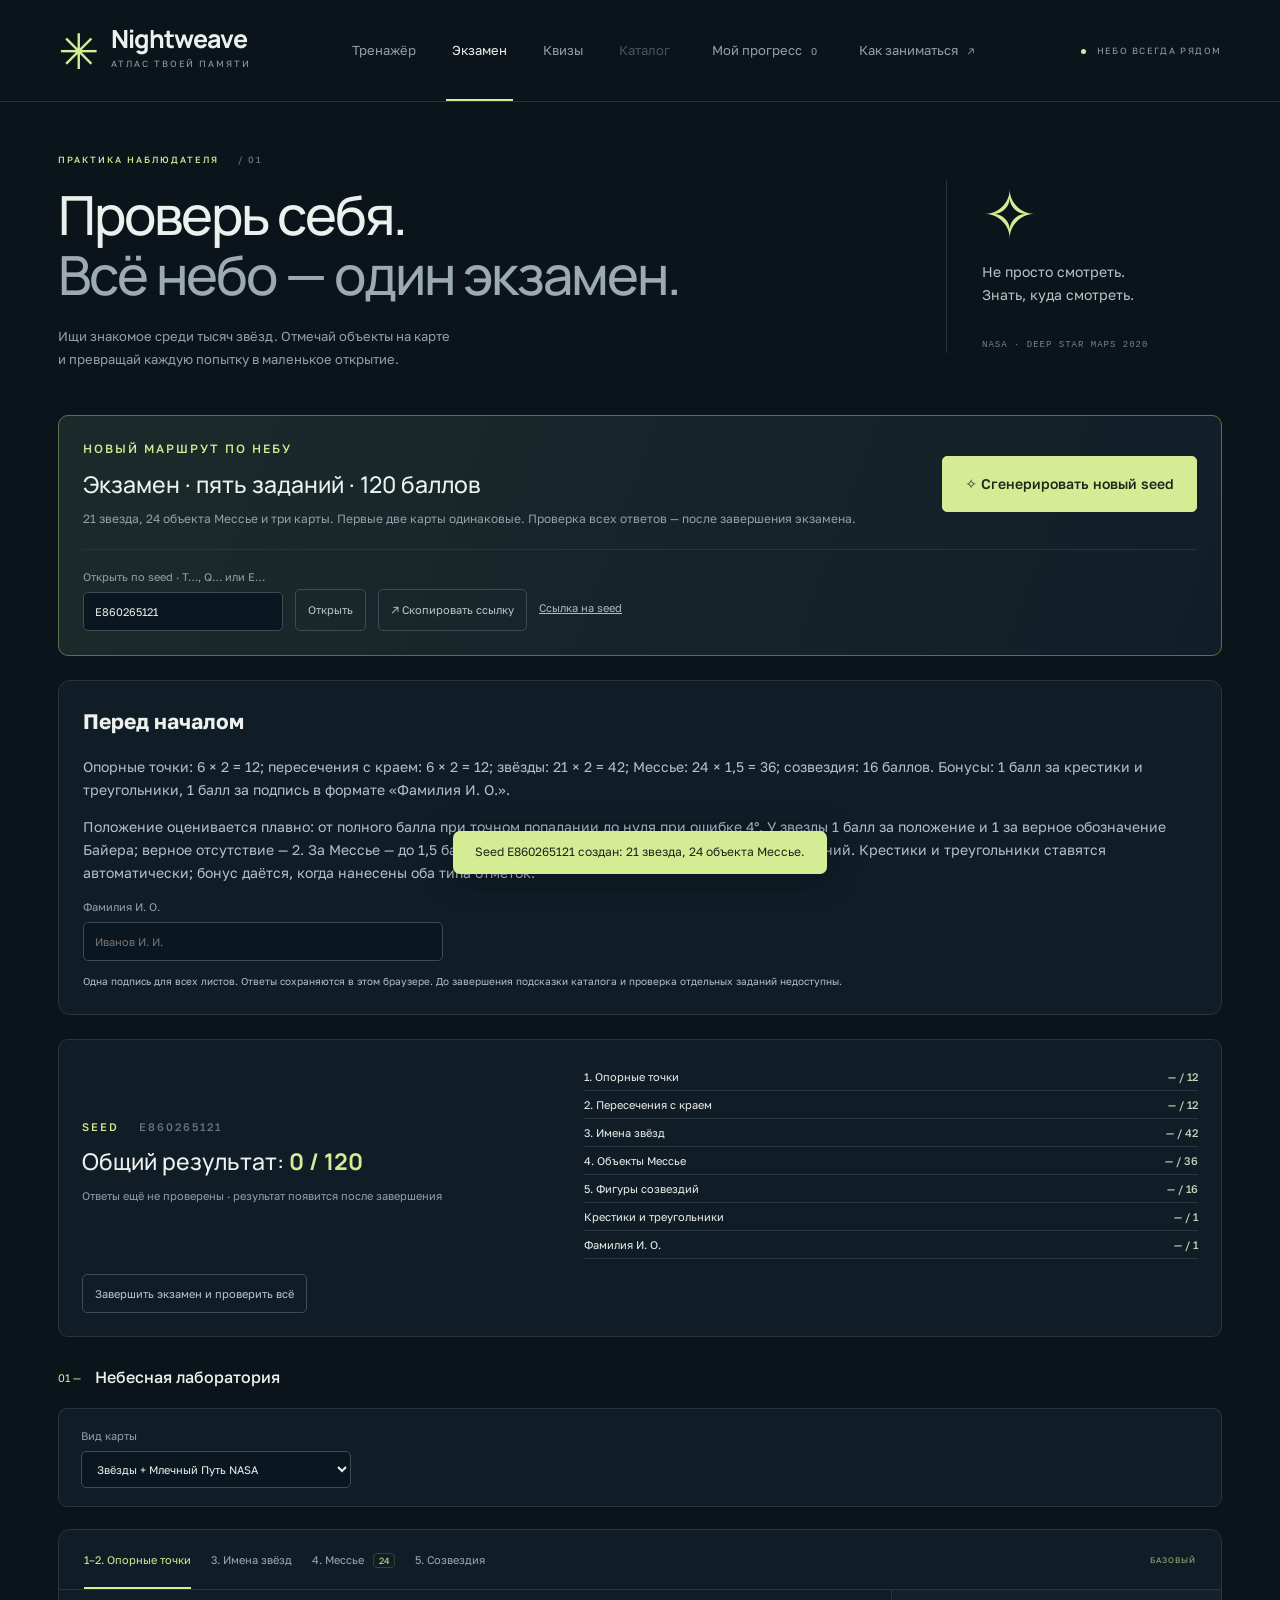
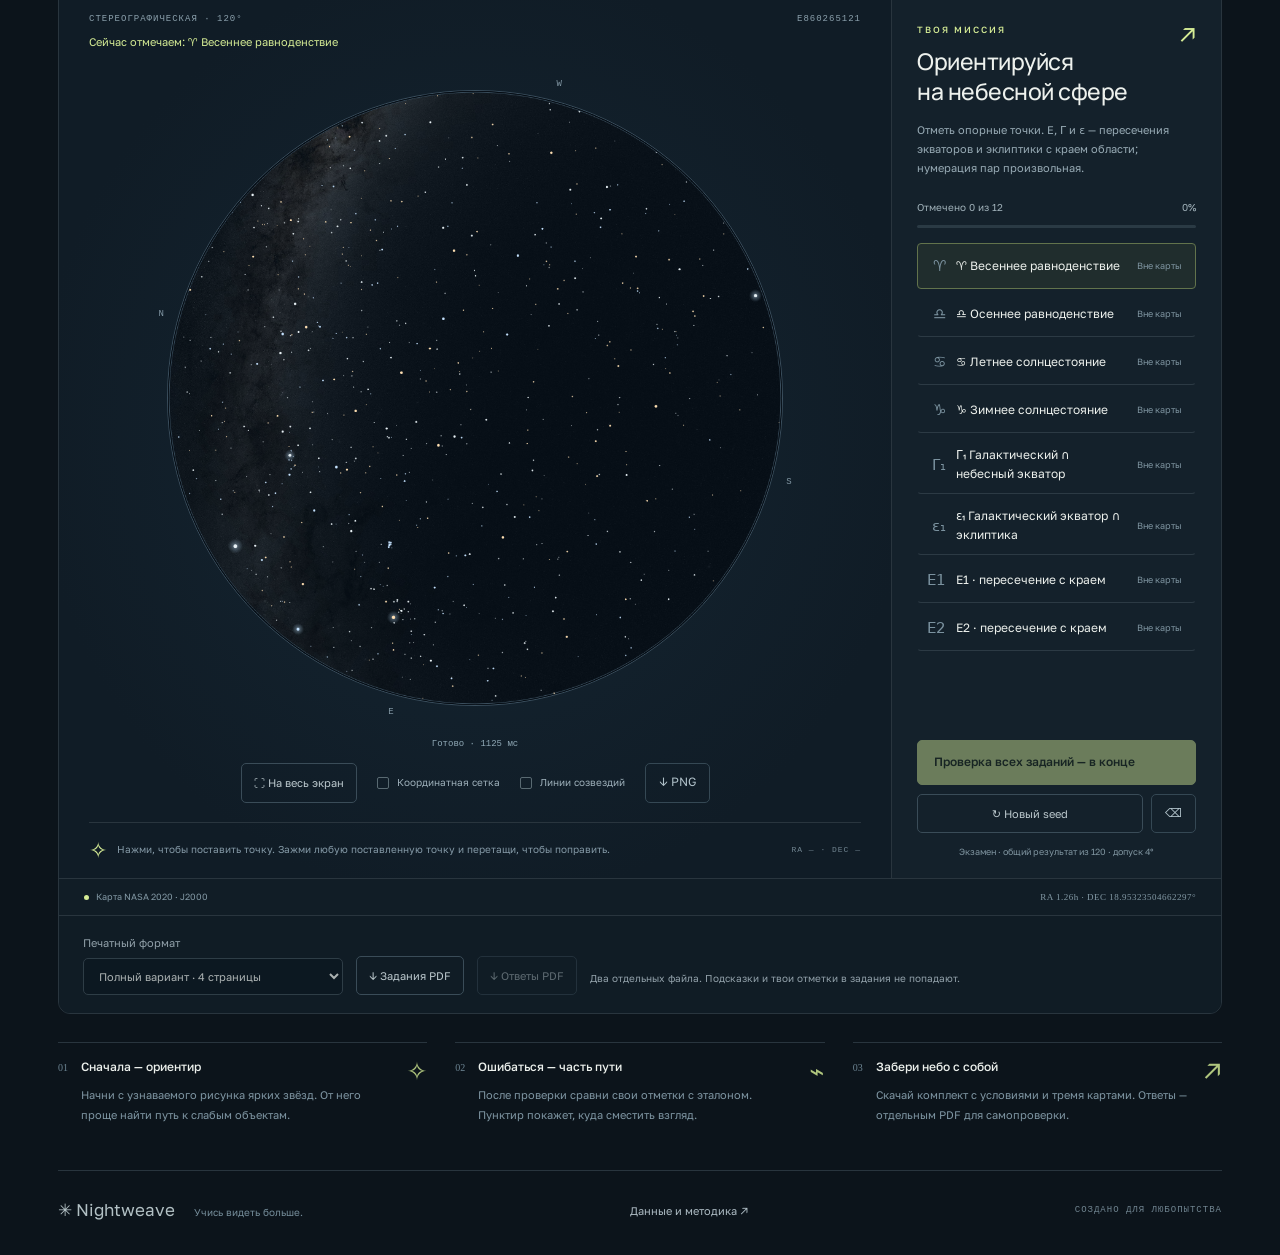
==== exam.html @ ef0dd074 "Add files via upload" ====
<!doctype html>
<html lang="ru">
  <head>
    <meta charset="utf-8" />
    <meta name="viewport" content="width=device-width,initial-scale=1" />
    <meta name="theme-color" content="#0c141b" />
    <meta
      name="description"
      content="Интерактивный тренажёр звёздного неба. Объекты Мессье, звёзды, созвездия и печатные задания на карте NASA 2020."
    />
    <title>Nightweave — экзамен</title>
    <link rel="stylesheet" href="styles.css?v=9" />
    <script type="module" src="app.js?v=9"></script>
  </head>
  <body data-session-kind="E">
    <header class="header">
      <a href="./" class="brand" aria-label="Nightweave, главная"
        ><span class="brand-mark">✳</span
        ><span>Nightweave<small>АТЛАС ТВОЕЙ ПАМЯТИ</small></span></a
      >
      <nav aria-label="Навигация">
        <a class="nav" href="./">Тренажёр</a
        ><button class="nav active" id="practice-nav">Экзамен</button
        ><a class="nav" href="quiz.html">Квизы</a
        ><button class="nav" id="catalog-nav">Каталог</button
        ><button class="nav" id="history-nav">
          Мой прогресс <span id="history-count">0</span></button
        ><button class="nav" id="help-nav">
          Как заниматься <span>↗</span>
        </button>
      </nav>
      <span class="header-note"><i></i> НЕБО ВСЕГДА РЯДОМ</span>
    </header>
    <main>
      <section class="intro">
        <div>
          <p class="eyebrow">ПРАКТИКА НАБЛЮДАТЕЛЯ <span> / 01</span></p>
          <h1>Проверь себя.<br /><em>Всё небо — один экзамен.</em></h1>
          <p class="intro-copy">
            Ищи знакомое среди тысяч звёзд. Отмечай объекты на карте<br
              class="desktop"
            />
            и превращай каждую попытку в маленькое открытие.
          </p>
        </div>
        <div class="intro-aside">
          <span class="orbit-symbol">✧</span>
          <p>Не просто смотреть.<br />Знать, куда смотреть.</p>
          <span class="mono">NASA · DEEP STAR MAPS 2020</span>
        </div>
      </section>
      <section class="variant-bar" aria-label="Генератор заданий">
        <div>
          <p class="eyebrow">НОВЫЙ МАРШРУТ ПО НЕБУ</p>
          <h2>Экзамен · пять заданий · 120 баллов</h2>
          <p>
            21 звезда, 24 объекта Мессье и три карты. Первые две карты одинаковые. Проверка всех ответов — после завершения экзамена.
          </p>
        </div>
        <button id="generate-variant" class="primary generate-primary">
          ✧ Сгенерировать новый seed
        </button>
        <div class="seed-controls">
          <label
            >Открыть по seed · T…, Q… или E…<input
              id="variant-seed"
              inputmode="text"
              maxlength="14"
              pattern="[TtQqEe]?[0-9]{1,12}"
              value="T684920157" /></label
          ><button id="load-variant" class="secondary">Открыть</button
          ><button id="copy-variant" class="secondary">
            ↗ Скопировать ссылку</button
          ><a id="variant-link" class="subtle" href="?seed=T684920157"
            >Ссылка на seed</a
          >
        </div>
      </section>
      <section class="exam-instructions" aria-labelledby="exam-heading">
        <h2 id="exam-heading">Перед началом</h2>
        <p>Опорные точки: 6 × 2 = 12; пересечения с краем: 6 × 2 = 12; звёзды: 21 × 2 = 42; Мессье: 24 × 1,5 = 36; созвездия: 16 баллов. Бонусы: 1 балл за крестики и треугольники, 1 балл за подпись в формате «Фамилия И. О.».</p>
        <p>Положение оценивается плавно: от полного балла при точном попадании до нуля при ошибке 4°. У звезды 1 балл за положение и 1 за верное обозначение Байера; верное отсутствие — 2. За Мессье — до 1,5 балла. Рисунок оценивается по полноте и точности линий. Крестики и треугольники ставятся автоматически; бонус даётся, когда нанесены оба типа отметок.</p>
        <label class="tool-label">Фамилия И. О.<input id="exam-name" autocomplete="name" maxlength="80" placeholder="Иванов И. И." aria-describedby="exam-name-help"></label>
        <p class="fine" id="exam-name-help">Одна подпись для всех листов. Ответы сохраняются в этом браузере. До завершения подсказки каталога и проверка отдельных заданий недоступны.</p>
      </section>
      <section id="variant-summary" class="variant-summary" aria-live="polite">
        <div>
          <p class="eyebrow">SEED <span id="variant-number"></span></p>
          <h2>Общий результат: <strong id="variant-total">0</strong></h2>
          <p id="variant-status"></p>
        </div>
        <div id="variant-scores"></div>
        <button id="check-variant" class="secondary">
          Завершить экзамен и проверить всё
        </button>
      </section>
      <div class="workspace-heading">
        <div>
          <span class="section-index">01 —</span>
          <h2>Небесная лаборатория</h2>
        </div>
        <button id="settings-toggle" class="subtle" aria-expanded="false">
          ⚙ Параметры снимка <span>↓</span>
        </button>
      </div>
      <section
        id="settings"
        class="settings"
        hidden
        aria-label="Параметры снимка"
      >
        <div class="setting-header">
          <div>
            <h3>Точка наблюдения</h3>
            <p>Параметры применяются при создании нового задания.</p>
          </div>
          <button id="random-view" class="subtle">↻ Случайный участок</button>
        </div>
        <div class="settings-grid">
          <label
            >Система наведения<select id="frame">
              <option value="equatorial">Экваториальная · RA / Dec</option>
              <option value="horizon">Горизонтальная · азимут / высота</option>
            </select></label
          >
          <label hidden
            >Проекция<select id="projection">
              <option value="stereo">Стереографическая</option>
              <option value="equidistant">Равнопромежуточная</option>
              <option value="orthographic">Ортографическая</option>
              <option value="gnomonic">Гномоническая</option>
            </select></label
          >
          <label hidden
            >Поле зрения, °<input
              id="fov"
              type="number"
              min="20"
              max="180"
              value="120"
          /></label>
          <label hidden
            >Поворот, °<input
              id="roll"
              type="number"
              min="-360"
              max="360"
              value="0"
          /></label>
          <label hidden
            >Центр: RA, часы<input
              id="ra"
              type="number"
              min="0"
              max="24"
              step="0.01"
              value="5.6"
          /></label>
          <label hidden
            >Центр: Dec, °<input
              id="dec"
              type="number"
              min="-90"
              max="90"
              step="0.1"
              value="20"
          /></label>
          <label class="hor-field" hidden
            >Азимут, ° (север = 0)<input
              id="az"
              type="number"
              min="0"
              max="360"
              value="180"
          /></label>
          <label class="hor-field" hidden
            >Высота центра, °<input
              id="alt"
              type="number"
              min="-90"
              max="90"
              value="60"
          /></label>
          <label
            >Широта, °<input
              id="latitude"
              type="number"
              min="-90"
              max="90"
              value="55.75"
              step="0.01"
          /></label>
          <label
            >Долгота, ° (восток +)<input
              id="longitude"
              type="number"
              min="-180"
              max="180"
              value="37.62"
              step="0.01"
          /></label>
          <label
            >Дата и время UTC<input
              id="date"
              type="datetime-local"
              value="2026-01-15T20:00"
          /></label>
          <label
            >Объектов Мессье<input
              id="count"
              type="number"
              min="1"
              max="24"
              value="24"
          /></label>
          <label
            >Предел звёздной величины<select id="magnitude">
              <option value="4.5">4.5 · яркие звёзды</option>
              <option value="5.5" selected>5.5 · обычное небо</option>
              <option value="6">6.0 · тёмное небо</option>
            </select></label
          >
          <label
            >Seed тренажёра<input
              id="seed"
              value="T684920157"
              maxlength="14"
              inputmode="text"
              pattern="[0-9]{1,12}"
              autocomplete="off"
          /></label>
        </div>
        <div class="settings-grid extra-settings">
          <label
            >Количество звёзд в задании<input
              id="star-count"
              type="number"
              min="1"
              max="24"
              value="21"
          /></label>
          <label
            >Размер звёзд<input
              id="star-size"
              type="number"
              min="0.5"
              max="2.5"
              step="0.1"
              value="1"
          /></label>
          <label
            >Яркость фона NASA<input
              id="exposure"
              type="number"
              min="0"
              max="1.5"
              step="0.05"
              value="0.65"
          /></label>
        </div>
        <div class="maps-settings">
          <fieldset class="map-settings">
            <legend>Карта 1 · Опорные точки</legend>
<label class="checkbox map-center-mode"><input id="map-1-random-center" type="checkbox" checked> Случайный центр по seed</label>
            <label
              >Форма<select id="map-1-shape">
                <option value="circle" selected>Круглая</option>
                <option value="rectangle">Прямоугольная</option>
              </select></label
            ><label
              >Проекция<select id="map-1-projection">
                <option value="stereo" selected>Стереографическая</option>
                <option value="gnomonic">Гномоническая</option>
                <option value="equidistant">Равнопромежуточная</option>
                <option value="orthographic">Ортографическая</option>
              </select></label
            ><label
              >Поле по ширине, °<input
                id="map-1-fov"
                type="number"
                min="20"
                max="180"
                value="120" /></label
            ><label
              >RA, часы<input
                id="map-1-ra"
                type="number"
                min="0"
                max="24"
                step="0.01"
                value="5.6" /></label
            ><label
              >Dec, °<input
                id="map-1-dec"
                type="number"
                min="-90"
                max="90"
                step="0.1"
                value="20" /></label
            ><label
              >Поворот, °<input
                id="map-1-roll"
                type="number"
                min="-360"
                max="360"
                value="0" /></label
            ><label
              >Соотношение сторон<input
                id="map-1-aspect"
                type="number"
                min="1"
                max="2"
                step="0.1"
                value="1"
            /></label>
          </fieldset>
          <fieldset class="map-settings linked-map" disabled>
            <legend>Карта 2 · Имена звёзд</legend>
            <p class="fine">Совпадает с картой 1. Настройки меняются у карты 1.</p>
<label class="checkbox map-center-mode"><input id="map-2-random-center" type="checkbox" checked> Случайный центр по seed</label>
            <label
              >Форма<select id="map-2-shape">
                <option value="circle" selected>Круглая</option>
                <option value="rectangle">Прямоугольная</option>
              </select></label
            ><label
              >Проекция<select id="map-2-projection">
                <option value="stereo" selected>Стереографическая</option>
                <option value="gnomonic">Гномоническая</option>
                <option value="equidistant">Равнопромежуточная</option>
                <option value="orthographic">Ортографическая</option>
              </select></label
            ><label
              >Поле по ширине, °<input
                id="map-2-fov"
                type="number"
                min="20"
                max="180"
                value="120" /></label
            ><label
              >RA, часы<input
                id="map-2-ra"
                type="number"
                min="0"
                max="24"
                step="0.01"
                value="5.6" /></label
            ><label
              >Dec, °<input
                id="map-2-dec"
                type="number"
                min="-90"
                max="90"
                step="0.1"
                value="20" /></label
            ><label
              >Поворот, °<input
                id="map-2-roll"
                type="number"
                min="-360"
                max="360"
                value="0" /></label
            ><label
              >Соотношение сторон<input
                id="map-2-aspect"
                type="number"
                min="1"
                max="2"
                step="0.1"
                value="1"
            /></label>
          </fieldset>
          <fieldset class="map-settings">
            <legend>Карта 3 · Мессье и созвездия</legend>
<label class="checkbox map-center-mode"><input id="map-3-random-center" type="checkbox" checked> Случайный центр по seed</label>
            <label
              >Форма<select id="map-3-shape">
                <option value="circle">Круглая</option>
                <option value="rectangle" selected>Прямоугольная</option>
              </select></label
            ><label
              >Проекция<select id="map-3-projection">
                <option value="stereo">Стереографическая</option>
                <option value="gnomonic" selected>Гномоническая</option>
                <option value="equidistant">Равнопромежуточная</option>
                <option value="orthographic">Ортографическая</option>
              </select></label
            ><label
              >Поле по ширине, °<input
                id="map-3-fov"
                type="number"
                min="20"
                max="180"
                value="95" /></label
            ><label
              >RA, часы<input
                id="map-3-ra"
                type="number"
                min="0"
                max="24"
                step="0.01"
                value="18" /></label
            ><label
              >Dec, °<input
                id="map-3-dec"
                type="number"
                min="-90"
                max="90"
                step="0.1"
                value="-15" /></label
            ><label
              >Поворот, °<input
                id="map-3-roll"
                type="number"
                min="-360"
                max="360"
                value="0" /></label
            ><label
              >Соотношение сторон<input
                id="map-3-aspect"
                type="number"
                min="1"
                max="2"
                step="0.1"
                value="1.6"
            /></label>
          </fieldset>
        </div>
        <p class="fine">
          Карта 3 общая для Мессье и рисования созвездий. Гномоническое поле
          ограничено 150°, прямоугольное ортографическое — 110°. Экваториальные
          центры задаются отдельно; в горизонтальном режиме используется общий
          азимут и высота.
        </p>
        <div class="settings-bottom">
          <label class="checkbox"
            ><input id="horizon" type="checkbox" /> Обрезать небо по
            горизонту</label
          ><label class="checkbox"
            ><input id="bayer-test" type="checkbox" /> Проверять обозначения
            Байера</label
          ><label class="checkbox"
            ><input id="edges" type="checkbox" /> Пересечения экваторов с краем
            карты</label
          ><button id="apply" class="primary">
            Применить настройки ↗
          </button>
        </div>
        <p class="fine">
          Координаты каталога J2000; для горизонта учитывается прецессия. Без
          рефракции, планет и собственного движения звёзд. Диапазон дат:
          1900–2100. Гномоническое поле ограничено 150°.
        </p>
      </section>
      <section class="practice-controls" aria-label="Сложность и вид карты">
        <label
          >Уровень сложности<select id="level">
            <option value="beginner">Начальный · α–β</option>
            <option value="standard">Базовый · α–δ</option>
            <option value="advanced">Продвинутый · α–θ</option>
            <option value="expert">Экспертный · все звёзды</option>
          </select></label
        >
        <label
          >Вид карты<select id="display">
            <option value="stars">Только звёзды · цветные</option>
            <option value="milkyway" selected>
              Звёзды + Млечный Путь NASA
            </option>
            <option value="mono">Без цветов · белые звёзды</option>
            <option value="paper">Чёрные звёзды на белом</option>
          </select></label
        >
        <p id="level-description"></p>
      </section>
      <section class="lab" aria-label="Тренажёр">
        <div class="lab-top">
          <div class="tabs" role="tablist" aria-label="Вид задания">
            <button role="tab" aria-selected="true" data-mode="reference">
              1–2. Опорные точки</button
            ><button role="tab" aria-selected="false" data-mode="stars">
              3. Имена звёзд</button
            ><button role="tab" aria-selected="false" data-mode="messier">
              4. Мессье <span>24</span></button            ><button role="tab" aria-selected="false" data-mode="lines">
              5. Созвездия</button
            ><button role="tab" aria-selected="false" data-mode="sandbox">
              Песочница
            </button>
          </div>
          <span class="difficulty" id="difficulty">● СВОБОДНАЯ ПРАКТИКА</span>
        </div>
        <div class="lab-body">
          <div class="map-column">
            <div class="map-meta">
              <span id="view-label">СТЕРЕОГРАФИЧЕСКАЯ · 120°</span
              ><span id="variant-label">T684920157</span>
            </div>
            <div id="active-object" class="active-object"></div>
            <div class="map-stage" id="map-stage">
              <canvas
                id="sky"
                width="1000"
                height="1000"
                aria-label="Карта звёздного неба. Выберите объект в списке и нажмите на карту."
                tabindex="0"
              ></canvas
              ><canvas
                id="marks"
                width="1000"
                height="1000"
                aria-hidden="true"
              ></canvas
              ><span class="compass north">N</span
              ><span class="compass south">S</span
              ><span class="compass east">E</span
              ><span class="compass west">W</span>
              <div class="map-loading" id="map-loading">Собираем звёзды…</div>
            </div>
            <p id="render-status" class="render-status" role="status">
              Быстрый предпросмотр…
            </p>
            <div class="map-toolbar">
              <button id="expand-map" class="secondary" data-map-expand>⛶ На весь экран</button>
              <label class="checkbox"
                ><input id="grid" type="checkbox" /> Координатная сетка</label
              ><label class="checkbox"
                ><input id="guides" type="checkbox" /> Линии созвездий</label
              ><button
                id="snapshot"
                class="icon-button"
                title="Скачать снимок PNG"
                aria-label="Скачать снимок PNG"
              >
                ↓ PNG
              </button>
            </div>
            <div class="map-caption">
              <span class="tiny-star">✧</span>
              <p id="map-tip">
                Выбери объект справа и отметь его положение на карте.
              </p>
              <span class="mono" id="cursor-coords">RA — · DEC —</span>
            </div>
          </div>
          <aside class="assignment">
            <div class="assignment-header">
              <span class="eyebrow">ТВОЯ МИССИЯ</span
              ><span class="assignment-icon">↗</span>
              <h2 id="task-title">Найди объекты<br /> далёкого космоса</h2>
              <p id="task-description">
                Выбери объект и поставь точку на карте. Если его нет в этом
                участке неба, отметь «Вне карты».
              </p>
            </div>
            <div class="completion">
              <span id="completion-text">Отмечено 0 из 24</span
              ><span id="completion-percent">0%</span>
              <div><i id="completion-bar"></i></div>
            </div>
            <div
              id="objects"
              class="objects"
              aria-label="Список объектов"
            ></div>
            <div id="line-tools" hidden>
              <label class="tool-label"
                >Инструмент<select id="draw-tool">
                  <option value="freehand">Свободный штрих</option>
                  <option value="pairs">Соединить двумя нажатиями</option>
                </select></label
              >
              <p>
                Рисуй по карте мышью, пальцем или стилусом. Стилус всегда рисует
                свободный штрих; Esc отменяет незавершённый.
              </p>
              <button id="undo-line" class="secondary">
                ↶ Отменить последний штрих
              </button>
            </div>
            <div id="sandbox-tools" hidden>
              <label class="tool-label"
                >Что подписываем<select id="sandbox-type">
                  <option value="messier">Объекты Мессье</option>
                  <option value="stars">Имена звёзд</option>
                  <option value="bayer">Обозначения Байера</option>
                  <option value="reference">Опорные точки и пересечения</option>
                </select></label
              >
              <p id="sandbox-location" class="fine">
                Сначала выбери точку на карте.
              </p>
              <label id="sandbox-name-label" class="tool-label"
                >Подпись<input
                  id="sandbox-name"
                  autocomplete="off"
                  maxlength="60"
                  placeholder="M31, Вега или α Lyr"
              /></label>
              <div id="sandbox-bayer-fields" class="bayer-fields" hidden>
                <label class="tool-label">Греческая буква<select id="sandbox-greek"></select></label>
                <label class="tool-label">Индекс (если есть)<input id="sandbox-index" inputmode="numeric" maxlength="1" placeholder="Например, 1" /></label>
                <label class="tool-label bayer-constellation">Созвездие<input id="sandbox-constellation" autocomplete="off" maxlength="60" placeholder="Лира, Лиры, Lyr или Lyrae" /></label>
              </div>
              <label id="sandbox-point-label" class="tool-label" hidden>Опорная точка<select id="sandbox-point"></select></label>
              <p class="fine" id="sandbox-input-help">Можно смешивать разные типы отметок на одной карте.</p>
              <div class="sandbox-buttons">
                <button id="sandbox-add" class="secondary" disabled>
                  Добавить отметку</button
                ><button id="sandbox-cancel" class="subtle">Отмена</button>
              </div>
              <div id="sandbox-entries" class="sandbox-entries"></div>
            </div>
            <div class="assignment-actions">
              <button id="check" class="primary">
                Проверить ответ <span>↗</span>
              </button>
              <div>
                <button id="new-task" class="secondary">↻ Новый seed</button
                ><button
                  id="clear"
                  class="icon-button"
                  title="Очистить ответы"
                  aria-label="Очистить ответы"
                >
                  ⌫
                </button>
              </div>
              <p id="scoring-hint">
                До 100 очков за объект · точность имеет значение
              </p>
            </div>
          </aside>
        </div>
        <div class="lab-footer">
          <span
            ><i class="status-dot"></i
            ><span id="asset-status">Карта NASA 2020 · J2000</span></span
          ><span class="footer-coords" id="observer-label"></span>
        </div>
        <div class="print-toolbar">
          <label
            >Печатный формат<select id="pdf-scope">
              <option value="full">Полный вариант · 4 страницы</option>
              <option value="current">Текущее задание · 2 страницы</option>
            </select></label
          ><button id="export-pdf" class="secondary">↓ Задания PDF</button
          ><button id="export-answers" class="secondary">↓ Ответы PDF</button>
          <p>
            Два отдельных файла. Подсказки и твои отметки в задания не попадают.
          </p>
        </div>
      </section>
      <section id="results" class="results" hidden aria-live="polite"></section>
      <section class="below">
        <div class="note-card">
          <span class="note-number">01</span>
          <div>
            <h3>Сначала — ориентир</h3>
            <p>
              Начни с узнаваемого рисунка ярких звёзд. От него проще найти путь
              к слабым объектам.
            </p>
          </div>
          <span>✧</span>
        </div>
        <div class="note-card">
          <span class="note-number">02</span>
          <div>
            <h3>Ошибаться — часть пути</h3>
            <p>
              После проверки сравни свои отметки с эталоном. Пунктир покажет,
              куда сместить взгляд.
            </p>
          </div>
          <span>⌁</span>
        </div>
        <div class="note-card">
          <span class="note-number">03</span>
          <div>
            <h3>Забери небо с собой</h3>
            <p>
              Скачай комплект с условиями и тремя картами. Ответы — отдельным
              PDF для самопроверки.
            </p>
          </div>
          <span>↗</span>
        </div>
      </section>
      <footer class="page-footer">
        <span>✳ Nightweave <small>Учись видеть больше.</small></span
        ><button class="subtle" id="sources">Данные и методика ↗</button
        ><span class="mono">СОЗДАНО ДЛЯ ЛЮБОПЫТСТВА</span>
      </footer>
    </main>
    <dialog id="dialog">
      <button class="dialog-close icon-button" aria-label="Закрыть">✕</button>
      <div id="dialog-content"></div>
    </dialog>
    <div id="toast" role="status" hidden></div>
  </body>
</html>
---- styles.css ----
@import url("https://fonts.googleapis.com/css2?family=Golos+Text:wght@400;450;500;550;600;650;700&family=Manrope:wght@400;500;600;650;700;750;800&display=swap");
:root {
  color-scheme: dark;
  --bg: #0c141b;
  --panel: #111d26;
  --line: #29353e;
  --text: #edf1ed;
  --muted: #92a1aa;
  --lime: #d5ec95;
  --cyan: #8cc6d3;
  --orange: #ffb480;
  --font: "Golos Text", system-ui, sans-serif;
}

@font-face {
  font-family: "Nightweave Symbols";
  src: url("assets/symbols.ttf") format("truetype");
  font-display: swap;
}

* {
  box-sizing: border-box;
}
body {
  margin: 0;
  background: var(--bg);
  color: var(--text);
  font: 14px/1.55 var(--font);
}
button,
input,
select {
  font: inherit;
}
button,
a,
input,
select {
  -webkit-tap-highlight-color: transparent;
}
button {
  cursor: pointer;
}
button {
  color: inherit;
  border: 0;
  background: none;
}
button:disabled {
  opacity: 0.45;
  cursor: wait;
}
a {
  color: inherit;
}
button:focus-visible,
a:focus-visible,
canvas:focus-visible {
  outline: 2px solid var(--lime);
  outline-offset: 4px;
}
button:hover {
  filter: brightness(1.15);
}
[hidden] {
  display: none !important;
}
.header {
  height: 102px;
  max-width: 1440px;
  margin: auto;
  padding: 0 58px;
  border-bottom: 1px solid var(--line);
  display: flex;
  align-items: center;
  justify-content: space-between;
  gap: 30px;
}
.brand {
  display: flex;
  text-decoration: none;
  gap: 13px;
  align-items: center;
  font:
    750 27px/1.1 Manrope,
    var(--font);
  letter-spacing: -1px;
}
.brand-mark {
  color: var(--lime);
  font-size: 49px;
}
.brand small {
  display: block;
  font: 9px/2.5 var(--font);
  letter-spacing: 2px;
  color: var(--muted);
}
nav {
  display: flex;
  gap: 30px;
  height: 100%;
}
.nav {
  position: relative;
  font-size: 13px;
  color: var(--muted);
}
.nav.active {
  color: var(--text);
}
.nav.active:after {
  content: "";
  height: 2px;
  background: var(--lime);
  bottom: 0;
  left: 0;
  right: 0;
  position: absolute;
}
.nav span {
  margin-left: 6px;
  font-size: 10px;
}
.header-note {
  font-size: 9px;
  letter-spacing: 1.6px;
  color: var(--muted);
  white-space: nowrap;
}
i.status-dot,
.header-note i {
  display: inline-block;
  width: 5px;
  height: 5px;
  border-radius: 50%;
  background: var(--lime);
  margin-right: 7px;
}
main {
  max-width: 1440px;
  margin: auto;
  padding: 0 58px;
}
.intro {
  display: flex;
  justify-content: space-between;
  align-items: center;
  padding: 51px 0 43px;
}
.eyebrow {
  font-size: 9px;
  letter-spacing: 2px;
  font-weight: 500;
  color: var(--lime);
  margin: 0 0 17px;
}
.eyebrow span {
  color: #667580;
  margin-left: 15px;
}
h1 {
  font:
    500 54px/1.12 Manrope,
    var(--font);
  letter-spacing: -2px;
  margin: 0 0 20px;
}
h1 em {
  font-style: normal;
  color: #9babaf;
}
.intro-copy {
  color: var(--muted);
  font-size: 13px;
  line-height: 1.8;
  margin: 0;
}
.intro-aside {
  width: 250px;
  border-left: 1px solid var(--line);
  padding-left: 35px;
  margin: 8px 26px 0 0;
}
.orbit-symbol {
  color: var(--lime);
  font-size: 66px;
  line-height: 1;
}
.intro-aside p {
  color: #bbc5c7;
  font-size: 14px;
  line-height: 1.7;
  margin: 14px 0 24px;
}
.mono {
  font:
    9px/1.5 ui-monospace,
    monospace;
  letter-spacing: 1px;
  color: #718591;
}
.workspace-heading {
  display: flex;
  justify-content: space-between;
  align-items: center;
  margin-bottom: 18px;
}
.workspace-heading > div {
  display: flex;
  align-items: center;
  gap: 14px;
}
.section-index {
  color: var(--lime);
  font-size: 11px;
}
.workspace-heading h2 {
  font-size: 16px;
  font-weight: 500;
  margin: 0;
}
.subtle {
  color: #aebcc4;
  font-size: 11px;
  padding: 8px 0;
}
.subtle span {
  margin-left: 12px;
}
.lab {
  border: 1px solid var(--line);
  border-radius: 12px;
  overflow: hidden;
  background: var(--panel);
}
.lab-top {
  display: flex;
  justify-content: space-between;
  align-items: center;
  gap: 14px;
  border-bottom: 1px solid var(--line);
  padding: 0 25px;
}
.tabs {
  display: flex;
  gap: 24px;
}
.tabs button {
  position: relative;
  font-size: 12px;
  padding: 21px 0;
  color: #9baab1;
  white-space: nowrap;
}
.tabs button[aria-selected="true"] {
  color: var(--lime);
}
.tabs button[aria-selected="true"]:after {
  position: absolute;
  content: "";
  bottom: 0;
  left: 0;
  right: 0;
  height: 2px;
  background: var(--lime);
}
.tabs button span {
  margin-left: 6px;
  border: 1px solid #344334;
  color: var(--lime);
  padding: 1px 5px;
  border-radius: 4px;
  font-size: 9px;
}
.difficulty {
  font-size: 8px;
  letter-spacing: 1px;
  color: #a1b57c;
  white-space: nowrap;
}
.lab-body {
  display: grid;
  grid-template-columns: minmax(0, 1fr) 330px;
}
.map-column {
  padding: 23px 30px 0;
  background: radial-gradient(ellipse at center, #152633 0%, #101c26 75%);
  min-width: 0;
}
.map-meta {
  display: flex;
  justify-content: space-between;
  gap: 10px;
  font:
    9px/1.5 ui-monospace,
    monospace;
  letter-spacing: 1px;
  color: #8ba0ac;
}
.map-stage {
  position: relative;
  width: min(100%, 670px);
  margin: 12px auto 6px;
  aspect-ratio: 1;
}
.map-stage canvas {
  position: absolute;
  inset: 4%;
  width: 92%;
  height: 92%;
  border-radius: 50%;
}
#sky {
  background: #050c13;
  border: 1px solid #3b4f5e;
  cursor: crosshair;
  touch-action: none;
}
#marks {
  pointer-events: none;
}
.compass {
  position: absolute;
  font:
    9px ui-monospace,
    monospace;
  color: #8297a4;
}
.north {
  top: 0;
  left: 50%;
}
.south {
  bottom: 0;
  left: 50%;
}
.east {
  left: 0;
  top: 50%;
}
.west {
  right: 0;
  top: 50%;
}
.map-loading {
  position: absolute;
  inset: 40% 15%;
  text-align: center;
  color: var(--lime);
  font-size: 14px;
  pointer-events: none;
}
.map-toolbar {
  display: flex;
  align-items: center;
  justify-content: center;
  gap: 24px;
  padding: 10px 0 19px;
}
.checkbox {
  display: flex;
  align-items: center;
  gap: 8px;
  font-size: 10px;
  color: #9caeb8;
  cursor: pointer;
}
.checkbox input {
  appearance: none;
  width: 12px;
  height: 12px;
  min-width: 12px;
  border: 1px solid #596a72;
  background: transparent;
  border-radius: 2px;
  margin: 0;
  cursor: pointer;
}
.checkbox input:checked {
  background: var(--lime);
  border-color: var(--lime);
  box-shadow: inset 0 0 0 2px var(--panel);
}
.map-caption {
  border-top: 1px solid var(--line);
  display: flex;
  align-items: center;
  gap: 10px;
  min-height: 56px;
}
.map-caption p {
  font-size: 10px;
  color: #8499a6;
  flex: 1;
  margin: 0;
}
.tiny-star {
  font-size: 22px;
  color: var(--lime);
}
.map-caption .mono {
  font-size: 8px;
  white-space: nowrap;
}
.assignment {
  border-left: 1px solid var(--line);
  padding: 27px 25px 19px;
  background: #14212b;
  display: flex;
  flex-direction: column;
}
.assignment-header {
  position: relative;
}
.assignment-icon {
  position: absolute;
  right: 0;
  top: 0;
  color: var(--lime);
  font-size: 23px;
}
.assignment-header h2 {
  font:
    500 23px/1.3 Manrope,
    var(--font);
  letter-spacing: -0.5px;
  margin: 8px 0 13px;
}
.assignment-header p {
  font-size: 11px;
  line-height: 1.75;
  color: #98abb5;
  margin: 0;
}
.completion {
  display: flex;
  flex-wrap: wrap;
  justify-content: space-between;
  gap: 9px;
  font-size: 10px;
  color: #a0b1b9;
  margin: 23px 0 13px;
}
.completion > div {
  height: 3px;
  background: #2a3a44;
  width: 100%;
  border-radius: 4px;
  overflow: hidden;
}
.completion i {
  display: block;
  background: var(--lime);
  height: 100%;
  width: 0;
  transition: width 0.2s;
}
.objects {
  max-height: 410px;
  overflow: auto;
  scrollbar-width: thin;
  scrollbar-color: #42515b transparent;
}
.object-row {
  border: 1px solid transparent;
  border-bottom-color: #2c3a44;
  border-radius: 4px;
  display: grid;
  grid-template-columns: 1fr auto;
  align-items: center;
  gap: 2px;
  padding: 2px 8px;
  margin: 2px 0;
}
.object-row.selected {
  border-color: #62734c;
  background: #202d2d;
}
.object-select {
  text-align: left;
  padding: 8px 0;
  display: flex;
  gap: 10px;
  align-items: center;
  font-size: 12px;
  min-width: 0;
}
.object-number {
  font: 9px ui-monospace;
  color: #7b929f;
}
.object-name {
  overflow-wrap: anywhere;
}
.object-state {
  font-size: 10px;
  color: var(--lime);
  margin-left: auto;
}
.absent {
  font-size: 9px;
  color: #7f95a1;
  padding: 7px 3px;
  white-space: nowrap;
}
.absent[aria-pressed="true"] {
  color: var(--lime);
}
.bayer-answer {
  grid-column: 1/-1;
  font-size: 11px;
  width: 100%;
  padding: 6px 8px !important;
  margin-bottom: 5px;
  background: #0d1922 !important;
}
.assignment-actions {
  margin-top: auto;
  padding-top: 18px;
}
.primary {
  background: var(--lime);
  color: #1c291b;
  border: 1px solid var(--lime);
  border-radius: 5px;
  padding: 12px 16px;
  font-size: 12px;
  font-weight: 550;
  display: flex;
  justify-content: space-between;
  align-items: center;
  gap: 12px;
}
.assignment-actions > .primary {
  width: 100%;
}
.assignment-actions > div {
  display: flex;
  gap: 8px;
  margin-top: 9px;
}
.secondary {
  border: 1px solid #3a4c58;
  border-radius: 5px;
  padding: 10px 12px;
  color: #bcc9ce;
  font-size: 11px;
}
.assignment-actions .secondary {
  flex: 1;
}
.icon-button {
  border: 1px solid #354854;
  border-radius: 5px;
  padding: 8px 13px;
  font-size: 12px;
  color: #b0c1c9;
}
.assignment-actions p {
  font-size: 9px;
  text-align: center;
  color: #7f949f;
  margin: 12px 0 0;
}
.lab-footer {
  border-top: 1px solid var(--line);
  display: flex;
  align-items: center;
  gap: 22px;
  padding: 11px 25px;
  font-size: 9px;
  color: #849aa6;
}
.lab-footer .footer-coords {
  margin-left: auto;
  font: 9px ui-monospace;
  letter-spacing: 0.5px;
}
.lab-footer .subtle {
  font-size: 10px;
}
.below {
  display: grid;
  grid-template-columns: repeat(3, 1fr);
  margin-top: 28px;
  margin-bottom: 46px;
  gap: 28px;
}
.note-card {
  display: flex;
  gap: 13px;
  padding-top: 15px;
  border-top: 1px solid var(--line);
}
.note-number {
  font: 10px ui-monospace;
  color: #6d8593;
  padding-top: 4px;
}
.note-card h3 {
  font-size: 12px;
  font-weight: 500;
  margin: 0 0 9px;
}
.note-card p {
  font-size: 11px;
  line-height: 1.75;
  color: #7f96a3;
  margin: 0;
}
.note-card > span:last-child {
  margin-left: auto;
  color: #b0c67e;
  font-size: 25px;
  align-self: flex-start;
  line-height: 1;
}
.page-footer {
  padding: 23px 0 28px;
  border-top: 1px solid var(--line);
  display: flex;
  justify-content: space-between;
  align-items: center;
  color: #b2c0c4;
  font-size: 17px;
}
.page-footer small {
  font-size: 10px;
  margin-left: 15px;
  color: #758d9a;
}
.settings {
  padding: 25px;
  background: var(--panel);
  border: 1px solid var(--line);
  border-radius: 10px;
  margin-bottom: 20px;
}
.setting-header {
  display: flex;
  align-items: center;
  justify-content: space-between;
  margin-bottom: 22px;
}
.setting-header h3 {
  margin: 0;
  font-size: 16px;
}
.setting-header p {
  color: var(--muted);
  font-size: 11px;
  margin: 5px 0;
}
.settings-grid {
  display: grid;
  grid-template-columns: repeat(4, minmax(0, 1fr));
  gap: 16px;
}
.settings-grid label {
  font-size: 11px;
  color: var(--muted);
  display: flex;
  flex-direction: column;
  gap: 7px;
}
input:not([type="checkbox"]),
select {
  border: 1px solid #3c4b55;
  background: #0b1720;
  border-radius: 5px;
  padding: 10px 11px;
  color: var(--text);
  width: 100%;
  min-width: 0;
  outline: none;
}
input:focus,
select:focus {
  border-color: var(--lime);
}
.settings-bottom {
  display: flex;
  gap: 24px;
  margin-top: 24px;
  align-items: center;
  flex-wrap: wrap;
}
.settings-bottom .primary {
  margin-left: auto;
}
.fine {
  font-size: 10px;
  color: #8196a1;
  margin-bottom: 0;
}
.results {
  border: 1px solid #526444;
  background: #182629;
  border-radius: 10px;
  padding: 26px;
  margin-top: 22px;
}
.results-top {
  display: flex;
  align-items: center;
  justify-content: space-between;
  gap: 20px;
}
.score {
  font:
    500 38px Manrope,
    var(--font);
  color: var(--lime);
}
.results h3 {
  margin: 0;
  font-size: 18px;
}
.results p {
  color: var(--muted);
  font-size: 12px;
}
.legend {
  display: flex;
  gap: 16px;
  font-size: 11px;
  color: #acbcc5;
}
.legend .correct {
  color: var(--lime);
}
.legend .user {
  color: var(--orange);
}
table {
  width: 100%;
  border-collapse: collapse;
  font-size: 12px;
  margin: 18px 0;
}
th,
td {
  text-align: left;
  padding: 9px 8px;
  border-bottom: 1px solid var(--line);
}
th {
  color: var(--muted);
  font-weight: 400;
}
dialog {
  background: #15232d;
  color: var(--text);
  border: 1px solid #475963;
  border-radius: 12px;
  padding: 35px;
  max-width: 760px;
  width: calc(100% - 30px);
  max-height: 85vh;
  overflow: auto;
}
dialog::backdrop {
  background: #020910c9;
  backdrop-filter: blur(5px);
}
.dialog-close {
  float: right;
  margin: -16px -16px 0 10px;
}
dialog h2 {
  font: 500 27px Manrope;
}
dialog p,
dialog li {
  color: #acbec8;
  line-height: 1.8;
  font-size: 13px;
}
dialog a {
  color: var(--lime);
}
dialog ol {
  padding-left: 20px;
}
#toast {
  position: fixed;
  bottom: 26px;
  left: 50%;
  transform: translateX(-50%);
  background: var(--lime);
  color: #1a281a;
  padding: 12px 22px;
  border-radius: 7px;
  z-index: 20;
  box-shadow: 0 4px 30px #0006;
  font-size: 12px;
}
#line-tools p {
  font-size: 12px;
  color: var(--muted);
}
.history-empty {
  padding: 25px;
  text-align: center;
}
@media (min-width: 1500px) {
  main,
  .header {
    max-width: 1500px;
  }
  .map-stage {
    max-width: 680px;
  }
  .assignment {
    padding: 32px;
  }
  .lab-body {
    grid-template-columns: minmax(0, 1fr) 365px;
  }
}
@media (max-width: 1100px) {
  main,
  .header {
    padding-left: 30px;
    padding-right: 30px;
  }
  .header-note {
    display: none;
  }
  .difficulty {
    display: none;
  }
  .tabs {
    gap: 21px;
  }
  .lab-body {
    grid-template-columns: minmax(0, 1fr) 300px;
  }
  .map-column {
    padding-left: 18px;
    padding-right: 18px;
  }
  .map-toolbar {
    gap: 12px;
  }
  .map-caption .mono {
    display: none;
  }
  .assignment {
    padding: 24px 20px;
  }
  .intro-aside {
    margin-right: 0;
  }
  .lab-footer {
    flex-wrap: wrap;
    gap: 8px 22px;
  }
  .settings-grid {
    grid-template-columns: repeat(3, minmax(0, 1fr));
  }
}
@media (max-width: 760px) {
  .header {
    height: 80px;
    padding: 0 20px;
    gap: 15px;
  }
  .brand {
    font-size: 23px;
  }
  .brand-mark {
    font-size: 37px;
  }
  .brand small {
    font-size: 7px;
    letter-spacing: 1.5px;
  }
  nav {
    gap: 18px;
  }
  .nav {
    font-size: 11px;
  }
  #help-nav {
    display: none;
  }
  main {
    padding: 0 18px;
  }
  .intro {
    padding: 35px 3px 30px;
  }
  h1 {
    font-size: 39px;
    letter-spacing: -1.5px;
  }
  .intro-aside {
    display: none;
  }
  .intro-copy {
    font-size: 12px;
  }
  .desktop {
    display: none;
  }
  .workspace-heading h2 {
    font-size: 13px;
  }
  .workspace-heading > div {
    gap: 8px;
  }
  .workspace-heading .subtle {
    font-size: 10px;
  }
  .lab-top {
    padding: 0 15px;
    overflow: auto;
  }
  .tabs {
    gap: 20px;
  }
  .tabs button {
    font-size: 11px;
    padding: 17px 0;
  }
  .lab-body {
    display: block;
  }
  .map-column {
    padding: 16px 13px 0;
  }
  .map-meta {
    font-size: 8px;
  }
  .map-stage {
    max-width: 540px;
    margin-top: 14px;
  }
  .map-toolbar {
    gap: 20px;
  }
  .map-caption {
    min-height: 50px;
  }
  .assignment {
    border-left: 0;
    border-top: 1px solid var(--line);
    padding: 22px;
  }
  .assignment-header h2 br {
    display: none;
  }
  .assignment-header h2 {
    font-size: 22px;
  }
  .objects {
    max-height: 360px;
  }
  .object-row {
    padding: 3px 10px;
  }
  .object-select {
    font-size: 13px;
  }
  .absent {
    font-size: 11px;
  }
  .assignment-actions {
    padding-top: 20px;
  }
  .assignment-actions .primary {
    font-size: 13px;
  }
  .lab-footer {
    padding: 12px 18px;
    gap: 7px 18px;
  }
  .footer-coords {
    display: none;
  }
  .below {
    grid-template-columns: 1fr;
    gap: 18px;
    margin-bottom: 25px;
  }
  .note-card {
    padding-top: 13px;
  }
  .note-card p {
    font-size: 12px;
  }
  .page-footer {
    flex-wrap: wrap;
    gap: 10px;
  }
  .page-footer > .mono {
    display: none;
  }
  .page-footer small {
    display: none;
  }
  .settings-grid {
    grid-template-columns: repeat(2, minmax(0, 1fr));
  }
  .settings {
    padding: 18px;
  }
  .setting-header {
    gap: 15px;
    align-items: start;
  }
  .settings-bottom {
    gap: 14px;
  }
  .settings-bottom .primary {
    margin: 5px 0 0;
    width: 100%;
  }
  .results {
    padding: 20px;
  }
  .results-top {
    align-items: start;
  }
  .score {
    font-size: 29px;
  }
  .legend {
    flex-wrap: wrap;
  }
  th,
  td {
    padding: 8px 4px;
    font-size: 10px;
  }
}
@media (prefers-reduced-motion: reduce) {
  * {
    transition: none !important;
    scroll-behavior: auto !important;
  }
}

.practice-controls {
  display: grid;
  grid-template-columns: minmax(190px, 1fr) minmax(220px, 1.3fr) 1.7fr;
  gap: 20px;
  align-items: center;
  margin: 0 0 22px;
  padding: 18px 22px;
  border: 1px solid var(--line);
  border-radius: 9px;
  background: var(--panel);
}
.practice-controls label,
.print-toolbar label,
.tool-label,
.atlas-search label,
.finder-toolbar > label:not(.checkbox) {
  display: flex;
  flex-direction: column;
  gap: 7px;
  font-size: 11px;
  color: var(--muted);
}
.practice-controls p {
  font-size: 11px;
  line-height: 1.8;
  color: var(--muted);
  margin: 0;
}
.extra-settings {
  margin-top: 17px;
}
.render-status {
  color: #8fa8b5;
  font:
    9px ui-monospace,
    monospace;
  text-align: center;
  margin: 4px 0 0;
  min-height: 14px;
}
.active-object {
  font-size: 11px;
  color: var(--lime);
  min-height: 18px;
  margin-top: 6px;
}
.tabs {
  overflow: auto;
  scrollbar-width: thin;
  gap: 20px;
}
.lab-top {
  min-width: 0;
}
.difficulty {
  margin-left: 10px;
}
.tabs button {
  font-size: 11px;
}
.object-row {
  grid-template-columns: minmax(0, 1fr) auto auto;
}
.object-info {
  font-size: 15px;
  color: #94b5c5;
  padding: 7px;
  min-width: 32px;
  min-height: 36px;
  border-radius: 4px;
}
.object-info:hover {
  background: #2b3a43;
  color: var(--lime);
}
.tool-label {
  margin-bottom: 12px;
}
.sandbox-buttons {
  display: flex;
  gap: 12px;
  align-items: center;
  margin: 12px 0 18px;
}
.sandbox-entries {
  max-height: 260px;
  overflow: auto;
}
.sandbox-entry {
  display: flex;
  gap: 8px;
  margin: 9px 0;
}
.sandbox-entry input {
  font-size: 12px;
}
.sandbox-entry button {
  min-width: 36px;
}
.print-toolbar {
  border-top: 1px solid var(--line);
  padding: 18px 24px;
  display: flex;
  align-items: end;
  flex-wrap: wrap;
  gap: 13px;
  background: #101c25;
}
.print-toolbar label {
  min-width: 260px;
}
.print-toolbar p {
  font-size: 10px;
  color: var(--muted);
  flex: 1;
  margin: 0 0 8px;
  min-width: 170px;
}
.table-scroll {
  overflow: auto;
}
.atlas-search {
  display: grid;
  grid-template-columns: 1fr 1.6fr;
  gap: 16px;
  margin-bottom: 20px;
}
.atlas-list {
  display: grid;
  grid-template-columns: repeat(2, minmax(0, 1fr));
  gap: 8px;
  max-height: 50vh;
  overflow: auto;
  padding: 2px;
}
.atlas-item {
  text-align: left;
  padding: 14px;
  border: 1px solid #334954;
  border-radius: 6px;
  background: #11202a;
  display: flex;
  flex-direction: column;
  gap: 5px;
}
.atlas-item strong {
  color: var(--lime);
  font-size: 15px;
}
.atlas-item span {
  font-size: 12px;
  color: #b7c8cf;
}
.atlas-item small {
  font-size: 10px;
  color: #8ca6b4;
}
.object-facts {
  display: grid;
  grid-template-columns: 1fr 1fr;
  gap: 14px;
}
.object-facts > div {
  padding: 12px;
  border: 1px solid var(--line);
  border-radius: 5px;
}
.object-facts dt {
  font-size: 10px;
  color: var(--muted);
  margin-bottom: 7px;
}
.object-facts dd {
  margin: 0;
  font-size: 13px;
}
.finder {
  display: block;
  width: min(100%, 600px);
  height: auto;
  aspect-ratio: 1;
  margin: 22px auto;
  border-radius: 50%;
  background: #050d15;
}
.finder-toolbar {
  display: flex;
  align-items: center;
  gap: 20px;
  flex-wrap: wrap;
}
.finder-toolbar select {
  padding: 6px 10px;
}
.finder-toolbar > label:not(.checkbox) {
  min-width: 95px;
}
#sky {
  touch-action: none;
  user-select: none;
  -webkit-user-select: none;
}
#line-tools .secondary {
  width: 100%;
}
.brand {
  white-space: nowrap;
  font-size: 25px;
}
@media (max-width: 1100px) {
  .header {
    gap: 20px;
  }
  nav {
    gap: 20px;
  }
  .practice-controls {
    grid-template-columns: 1fr 1.2fr;
  }
  .practice-controls p {
    grid-column: 1/-1;
  }
  .lab-top {
    padding: 0 16px;
  }
  .tabs {
    gap: 16px;
  }
  .tabs button {
    font-size: 10px;
  }
}
@media (max-width: 760px) {
  .header {
    height: auto;
    min-height: 84px;
    flex-wrap: wrap;
    padding-top: 12px;
    padding-bottom: 0;
    gap: 0 15px;
  }
  .brand {
    font-size: 23px;
  }
  .brand small {
    display: none;
  }
  nav {
    width: 100%;
    height: 40px;
    justify-content: space-between;
    gap: 12px;
  }
  .nav {
    font-size: 12px;
  }
  .header-note {
    display: none;
  }
  .intro {
    padding-top: 28px;
  }
  .practice-controls {
    grid-template-columns: 1fr;
    padding: 16px;
    gap: 13px;
  }
  .practice-controls p {
    font-size: 12px;
  }
  .practice-controls label,
  .tool-label,
  .print-toolbar label {
    font-size: 12px;
  }
  .practice-controls select {
    font-size: 14px;
    min-height: 44px;
  }
  .settings-grid label {
    font-size: 12px;
  }
  .settings-grid input,
  .settings-grid select {
    min-height: 44px;
    font-size: 14px;
  }
  .lab-top {
    padding: 0 12px;
  }
  .tabs {
    gap: 19px;
  }
  .tabs button {
    min-height: 48px;
    font-size: 12px;
  }
  .difficulty {
    display: none;
  }
  .map-meta {
    font-size: 9px;
  }
  .map-toolbar {
    flex-wrap: wrap;
    gap: 8px 16px;
  }
  .map-toolbar .checkbox {
    min-height: 38px;
    font-size: 11px;
  }
  .map-toolbar input[type="checkbox"] {
    width: 16px;
    height: 16px;
  }
  .render-status {
    font-size: 9px;
  }
  .object-row {
    padding: 3px 7px;
  }
  .object-select {
    min-height: 44px;
  }
  .absent {
    min-height: 44px;
    font-size: 11px;
  }
  .object-info {
    min-height: 44px;
    min-width: 38px;
  }
  .assignment {
    padding: 20px;
  }
  .assignment-header p {
    font-size: 13px;
  }
  .assignment-actions .primary,
  .assignment-actions .secondary {
    min-height: 46px;
    font-size: 13px;
  }
  .assignment-actions p {
    font-size: 11px;
  }
  .tool-label input,
  .tool-label select,
  .sandbox-entry input {
    font-size: 16px;
    min-height: 44px;
  }
  .sandbox-buttons button {
    min-height: 44px;
  }
  .print-toolbar {
    padding: 17px;
    align-items: stretch;
  }
  .print-toolbar label {
    min-width: 0;
    width: 100%;
  }
  .print-toolbar select {
    font-size: 13px;
  }
  .print-toolbar button {
    min-height: 44px;
    flex: 1;
    font-size: 12px;
  }
  .print-toolbar p {
    flex-basis: 100%;
    font-size: 11px;
    margin: 0;
  }
  .atlas-search {
    grid-template-columns: 1fr;
  }
  .atlas-search input,
  .atlas-search select {
    font-size: 16px;
    min-height: 44px;
  }
  .atlas-list {
    grid-template-columns: 1fr;
    max-height: 45vh;
  }
  .object-facts {
    grid-template-columns: 1fr;
  }
  .finder-toolbar {
    gap: 15px;
  }
  .finder-toolbar .checkbox {
    font-size: 12px;
    min-height: 44px;
  }
  .finder-toolbar select {
    font-size: 16px;
  }
  dialog {
    padding: 24px;
  }
  .dialog-close {
    min-width: 40px;
    min-height: 40px;
    margin: -10px -10px 0 0;
  }
  .table-scroll th,
  .table-scroll td {
    font-size: 12px;
  }
  #toast {
    width: calc(100% - 32px);
    text-align: center;
    bottom: 15px;
  }
}
@media (min-width: 761px) and (max-width: 1024px) {
  .lab-body {
    display: block;
  }
  .assignment {
    border-left: 0;
    border-top: 1px solid var(--line);
  }
  #objects {
    display: grid;
    grid-template-columns: repeat(2, minmax(0, 1fr));
    gap: 8px 20px;
    max-height: 320px;
  }
  .map-stage {
    max-width: 670px;
  }
}
.nav[href] {
  text-decoration: none;
  display: flex;
  align-items: center;
}
.variant-bar {
  padding: 24px;
  margin: 0 0 20px;
  border: 1px solid #5d7049;
  border-radius: 10px;
  background: linear-gradient(110deg, #1b2b2b, #111e28);
  display: grid;
  grid-template-columns: 1fr auto;
  gap: 20px;
  align-items: center;
}
.variant-bar h2,
.variant-summary h2 {
  margin: 0 0 10px;
  font:
    500 23px Manrope,
    system-ui,
    sans-serif;
}
.variant-bar p {
  margin: 0;
  color: var(--muted);
  font-size: 12px;
}
.variant-bar .eyebrow {
  color: var(--lime);
  margin-bottom: 10px;
}
.generate-primary {
  min-height: 55px;
  padding: 16px 22px;
  font-size: 14px;
  justify-content: center;
}
.seed-controls {
  grid-column: 1/-1;
  display: flex;
  align-items: end;
  gap: 12px;
  flex-wrap: wrap;
  padding-top: 18px;
  border-top: 1px solid var(--line);
}
.seed-controls label {
  font-size: 11px;
  color: var(--muted);
  display: flex;
  flex-direction: column;
  gap: 7px;
}
.seed-controls input {
  width: 200px;
}
.seed-controls .subtle {
  margin-bottom: 7px;
}
.variant-summary {
  padding: 23px;
  border: 1px solid var(--line);
  border-radius: 10px;
  margin-bottom: 28px;
  display: grid;
  grid-template-columns: 1fr 1.3fr;
  gap: 15px 30px;
  align-items: center;
  background: var(--panel);
}
.variant-summary h2 strong {
  color: var(--lime);
  white-space: nowrap;
}
.variant-summary p {
  font-size: 11px;
  color: var(--muted);
  margin: 0;
}
.variant-summary .eyebrow {
  color: var(--lime);
  margin-bottom: 10px;
}
#variant-scores > div {
  display: flex;
  justify-content: space-between;
  gap: 15px;
  font-size: 11px;
  border-bottom: 1px solid var(--line);
  padding: 5px 0;
}
#variant-scores strong {
  white-space: nowrap;
  font-weight: 500;
  color: #c0d2ba;
}
.variant-summary > button {
  justify-self: start;
}
.maps-settings {
  display: grid;
  grid-template-columns: repeat(3, minmax(0, 1fr));
  gap: 15px;
  margin-top: 22px;
}
.map-settings {
  border: 1px solid #3c4c56;
  border-radius: 6px;
  padding: 14px;
  display: grid;
  grid-template-columns: repeat(2, minmax(0, 1fr));
  gap: 12px;
  min-width: 0;
}
.map-settings legend {
  font-size: 11px;
  color: var(--lime);
  padding: 0 7px;
}
.map-settings label {
  font-size: 10px;
  color: var(--muted);
  display: flex;
  flex-direction: column;
  gap: 6px;
}
.map-settings select,
.map-settings input {
  padding: 8px;
  font-size: 11px;
}
.map-stage.rectangular canvas,
#sky.rectangular {
  border-radius: 0;
}
.map-stage.rectangular {
  margin-top: 25px;
  margin-bottom: 18px;
}
.map-stage.rectangular #sky {
  border-radius: 0;
}
.quiz-main {
  max-width: 1280px;
}
.quiz-main .intro {
  padding-top: 40px;
}
.quiz-configuration h2 {
  margin: 0;
  font-size: 21px;
}
.quiz-types {
  border: 1px solid var(--line);
  padding: 20px;
  margin-top: 25px;
  border-radius: 6px;
}
.quiz-types legend {
  font-size: 12px;
  color: var(--lime);
  padding: 0 8px;
}
#quiz-types {
  display: grid;
  grid-template-columns: repeat(2, minmax(0, 1fr));
  gap: 14px;
}
#quiz-types label {
  font-size: 12px;
}
.quiz-actions {
  display: flex;
  gap: 12px;
  flex-wrap: wrap;
  align-items: center;
  margin-top: 25px;
}
.quiz-actions .primary {
  min-height: 44px;
}
.quiz-run {
  margin: 28px 0;
  padding: 30px;
  background: var(--panel);
  border: 1px solid var(--line);
  border-radius: 10px;
}
.quiz-progress {
  display: flex;
  justify-content: space-between;
  gap: 15px;
  flex-wrap: wrap;
  font-size: 11px;
  color: var(--muted);
  border-bottom: 1px solid var(--line);
  padding-bottom: 17px;
  margin-bottom: 25px;
}
.quiz-run h2 {
  font:
    500 25px/1.5 Manrope,
    system-ui,
    sans-serif;
  max-width: 850px;
}
#quiz-image {
  width: min(100%, 600px);
  height: auto;
  display: block;
  margin: 25px auto;
}
#quiz-options {
  display: grid;
  grid-template-columns: repeat(2, minmax(0, 1fr));
  gap: 12px;
  margin: 25px 0;
}
.quiz-choice {
  padding: 15px;
  text-align: left;
  border: 1px solid #425663;
  background: #14242f;
  border-radius: 6px;
  min-height: 50px;
  font-size: 14px;
}
.quiz-choice.selected {
  border-color: var(--lime);
  background: #2b3a31;
  color: var(--lime);
}
.quiz-choice:disabled {
  opacity: 1;
  cursor: default;
}
.quiz-pagination {
  display: flex;
  gap: 15px;
  flex-wrap: wrap;
  margin-top: 25px;
}
#quiz-feedback {
  color: var(--lime);
  font-size: 13px;
}
#quiz-text-label {
  max-width: 600px;
}
#quiz-text {
  font-size: 16px;
}
@media (max-width: 1000px) {
  .maps-settings {
    grid-template-columns: 1fr;
  }
  .map-settings {
    grid-template-columns: repeat(3, minmax(0, 1fr));
  }
  .variant-bar {
    grid-template-columns: 1fr;
  }
  .variant-bar > .primary {
    justify-self: start;
  }
  .variant-summary {
    grid-template-columns: 1fr;
  }
}
@media (max-width: 760px) {
  .variant-bar {
    padding: 18px;
    gap: 17px;
  }
  .variant-bar h2,
  .variant-summary h2 {
    font-size: 20px;
  }
  .variant-bar > .primary {
    width: 100%;
  }
  .seed-controls {
    gap: 10px;
  }
  .seed-controls label {
    width: 100%;
  }
  .seed-controls input {
    width: 100%;
    font-size: 16px;
  }
  .seed-controls button {
    min-height: 44px;
  }
  .variant-summary {
    padding: 18px;
  }
  #variant-scores > div {
    font-size: 12px;
    padding: 7px 0;
  }
  .map-settings {
    grid-template-columns: repeat(2, minmax(0, 1fr));
  }
  .map-settings input,
  .map-settings select {
    font-size: 14px;
    min-height: 44px;
  }
  .header nav {
    overflow: auto;
    white-space: nowrap;
    gap: 18px;
  }
  .header nav .nav {
    flex-shrink: 0;
  }
  .quiz-run {
    padding: 20px;
  }
  .quiz-run h2 {
    font-size: 21px;
  }
  #quiz-types,
  #quiz-options {
    grid-template-columns: 1fr;
  }
  #quiz-types .checkbox {
    min-height: 32px;
  }
  .quiz-pagination button {
    min-height: 44px;
    flex: 1;
  }
  .quiz-pagination button:last-child {
    flex-basis: 100%;
  }
  .quiz-actions button {
    min-height: 44px;
  }
  .quiz-actions .primary {
    width: 100%;
  }
  .quiz-configuration .settings-grid {
    grid-template-columns: 1fr;
  }
  .quiz-configuration input,
  .quiz-configuration select {
    font-size: 16px;
  }
  #quiz-types input[type="checkbox"] {
    width: 16px;
    height: 16px;
  }
}
.quiz-configuration .settings-grid > .checkbox {
  flex-direction: row;
  align-items: center;
  align-self: center;
}
.quiz-configuration input[type="checkbox"] {
  width: 16px;
  height: 16px;
  min-width: 16px;
  min-height: 16px;
  flex: none;
}
.bayer-fields {
  display: grid;
  grid-template-columns: minmax(0, 1fr) minmax(0, 1fr);
  gap: 10px;
}
.bayer-fields .bayer-constellation { grid-column: 1 / -1; }
.bayer-fields input, .bayer-fields select, #sandbox-point, .sandbox-entry select {
  width: 100%;
  min-width: 0;
  font: inherit;
  font-size: 16px;
}
.sandbox-entry select { flex: 1; padding: 10px; background: #0c181f; color: var(--text); border: 1px solid #33444e; border-radius: 5px; }

.map-toolbar { flex-wrap: wrap; gap: 12px 20px; }
.map-toolbar > button, .finder-toolbar > button { min-height: 40px; }
.object-select { min-height: 40px; }
.object-info, .absent { align-self: center; }
.object-number { min-width: 20px; text-align: right; font-variant-numeric: tabular-nums; }
.settings-grid { align-items: end; }
.seed-controls > button { min-height: 42px; }
.finder-view { min-width: 0; }
.fullscreen-shell {
  position: fixed;
  inset: 0;
  z-index: 10000;
  width: 100%;
  height: 100dvh;
  box-sizing: border-box;
  display: flex;
  flex-direction: column;
  overflow: hidden;
  background: #0c171f;
  color: var(--text);
  padding: env(safe-area-inset-top) env(safe-area-inset-right) env(safe-area-inset-bottom) env(safe-area-inset-left);
}
.fullscreen-toolbar { display: flex; align-items: center; flex-wrap: wrap; gap: 8px 14px; padding: 10px 16px; border-bottom: 1px solid var(--line); flex: none; }
.fullscreen-title { margin-right: auto; font-size: 14px; }
.fullscreen-toolbar button { min-height: 40px; padding: 8px 12px; border: 1px solid #435560; border-radius: 5px; font-size: 12px; white-space: nowrap; }
.fullscreen-zoom { display: flex; align-items: center; gap: 6px; }
.fullscreen-zoom output { width: 46px; text-align: center; font-size: 12px; font-variant-numeric: tabular-nums; }
.fullscreen-navigation { flex: none; padding: 8px 16px; border-bottom: 1px solid var(--line); }
.fullscreen-navigation .tabs { display: flex; flex-wrap: wrap; gap: 6px; }
.fullscreen-navigation .tabs button { min-height: 38px; padding: 8px 12px; }
.fullscreen-content { position: relative; flex: 1; min-height: 0; overflow: hidden; }
.fullscreen-content > .lab-body { height: 100%; display: grid; grid-template-columns: minmax(0, 1fr) 340px; overflow: hidden; }
.fullscreen-shell .map-column { padding: 12px 16px 0; display: flex; flex-direction: column; min-height: 0; }
.fullscreen-map-viewport { flex: 1; min-width: 0; min-height: 0; overflow: auto; overscroll-behavior: contain; touch-action: none; padding: 10px; display: grid; align-items: start; justify-items: start; scrollbar-width: thin; }
.fullscreen-map-viewport > .map-stage { max-width: none; margin: 0 auto; flex: none; }
.fullscreen-map-viewport > canvas { display: block; max-width: none !important; height: auto !important; margin: 0 auto !important; flex: none; }
.fullscreen-transform-frame { position: relative; margin: 0 auto; flex: none; }
.fullscreen-transform-frame > .map-stage, .fullscreen-transform-frame > canvas { margin: 0 !important; }
.fullscreen-transform-frame > canvas { display: block; max-width: none !important; height: auto !important; }
.map-settings .map-center-mode { grid-column: 1 / -1; flex-direction: row; align-items: center; }
.map-center-mode input[type="checkbox"] { width: 16px; height: 16px; min-width: 16px; flex: none; }
.fullscreen-shell .map-caption { min-height: 38px; }
.fullscreen-shell .render-status { margin: 2px 0; }
.fullscreen-shell .map-toolbar { padding: 6px 0; }
.fullscreen-shell .assignment { min-height: 0; padding: 16px; overflow: auto; border-left: 1px solid var(--line); }
.fullscreen-shell .assignment-header h2 { font-size: 22px; margin: 10px 0; }
.fullscreen-shell .assignment-header p { font-size: 11px; }
.fullscreen-shell .objects { min-height: 100px; max-height: none; flex: 1; }
.fullscreen-shell #objects { display: block; }
.fullscreen-zoom button[aria-pressed="true"] { color: var(--lime); border-color: var(--lime); }
.fullscreen-map-viewport.is-panning canvas { cursor: grab !important; }
.fullscreen-map-viewport.is-gesturing canvas { cursor: grabbing !important; }
.fullscreen-shell .assignment-actions { background: #13212b; padding: 12px 0 0; }
.fullscreen-settings { position: absolute; inset: 0 0 0 auto; z-index: 4; width: min(540px, 100%); overflow: auto; background: #12222d; border-left: 1px solid #546351; box-shadow: -12px 0 40px #0008; }
.fullscreen-settings .settings { padding: 20px; margin: 0; border: none; }
.fullscreen-shell [data-map-expand] { display: none !important; }
.fullscreen-content > .finder-view { height: 100%; display: flex; flex-direction: column; padding: 16px; }
.fullscreen-content > #quiz-run { display: flex; flex-direction: column; gap: 8px; height: 100%; margin: 0; padding: 16px; overflow: auto; border: none; }
.fullscreen-shell #quiz-question { font-size: 19px; margin: 0; }
.fullscreen-shell #quiz-topic, .fullscreen-shell #quiz-feedback { margin: 0; }
.fullscreen-shell #quiz-options { margin: 0; gap: 8px; }
.fullscreen-shell .quiz-choice { padding: 10px 12px; }
.fullscreen-shell .quiz-pagination { margin-top: 0; flex: none; }
.fullscreen-shell #quiz-run > .fullscreen-map-viewport { min-height: 160px; }
@media (max-width: 760px) {
  .fullscreen-title { flex: 1; }
  .fullscreen-toolbar { gap: 6px; padding: 6px 10px; }
  .fullscreen-toolbar [data-close] { margin-left: auto; }
  .fullscreen-zoom { order: 2; flex: 1 0 100%; justify-content: center; }
  .fullscreen-navigation { padding: 4px 8px; }
  .fullscreen-navigation .tabs { flex-wrap: nowrap; overflow-x: auto; }
  .fullscreen-navigation .tabs button { flex: none; padding: 7px 10px; }
  .fullscreen-content > .lab-body { grid-template-columns: minmax(0, 1fr); grid-template-rows: minmax(0, 1fr) minmax(0, 40%); }
  .fullscreen-shell .map-column { padding: 6px 8px 0; }
  .fullscreen-shell .map-caption, .fullscreen-shell .assignment-header p, .fullscreen-shell .assignment-icon, .fullscreen-shell .assignment-header .eyebrow { display: none; }
  .fullscreen-shell .assignment { padding: 10px 14px; border-top: 1px solid var(--line); border-left: none; }
  .fullscreen-shell .assignment-header h2 { font-size: 18px; margin: 0 0 8px; }
  .fullscreen-shell .objects { min-height: 60px; max-height: 180px; }
  .fullscreen-shell .assignment-actions { margin-top: 6px; padding-top: 6px; display: grid; grid-template-columns: minmax(0, 1fr) auto; gap: 8px; flex-shrink: 0; }
  .fullscreen-shell .assignment-actions > div { margin-top: 0; }
  .fullscreen-shell .assignment-actions #new-task, .fullscreen-shell .assignment-actions > p { display: none; }
  .fullscreen-shell .map-toolbar { gap: 8px 12px; }
  .fullscreen-shell .checkbox { font-size: 10px; }
  .fullscreen-shell #quiz-options { grid-template-columns: repeat(2, minmax(0, 1fr)); }
  .fullscreen-shell #quiz-run { padding: 10px; }
  .fullscreen-shell .quiz-choice { font-size: 12px; padding: 8px; }
}

.linked-map > label { display: none; }
.linked-map { min-width: 0; }
.bayer-editor { grid-column: 1 / -1; display: grid; grid-template-columns: minmax(100px, .7fr) minmax(0, 1fr); gap: 8px; }
.bayer-editor select, .bayer-editor input { width: 100%; min-width: 0; }
.bayer-editor .bayer-answer { grid-column: auto; }
.exam-instructions { margin: 24px 0; padding: 24px; border: 1px solid var(--line); border-radius: 12px; background: #101d27; }
.exam-instructions h2 { margin-top: 0; }
.exam-instructions p { color: #b4c1c9; line-height: 1.65; }
.exam-instructions input { max-width: 360px; }
[data-session-kind="E"] #level, [data-session-kind="E"] .practice-options label:has(#level) { display: none; }
.dragging-point { cursor: grabbing; }
.object-number { font-family: "Nightweave Symbols", system-ui, sans-serif; }
.reference-row .object-number { font-size: 15px; }
@media (max-width: 760px) { .exam-instructions { padding: 16px; } }
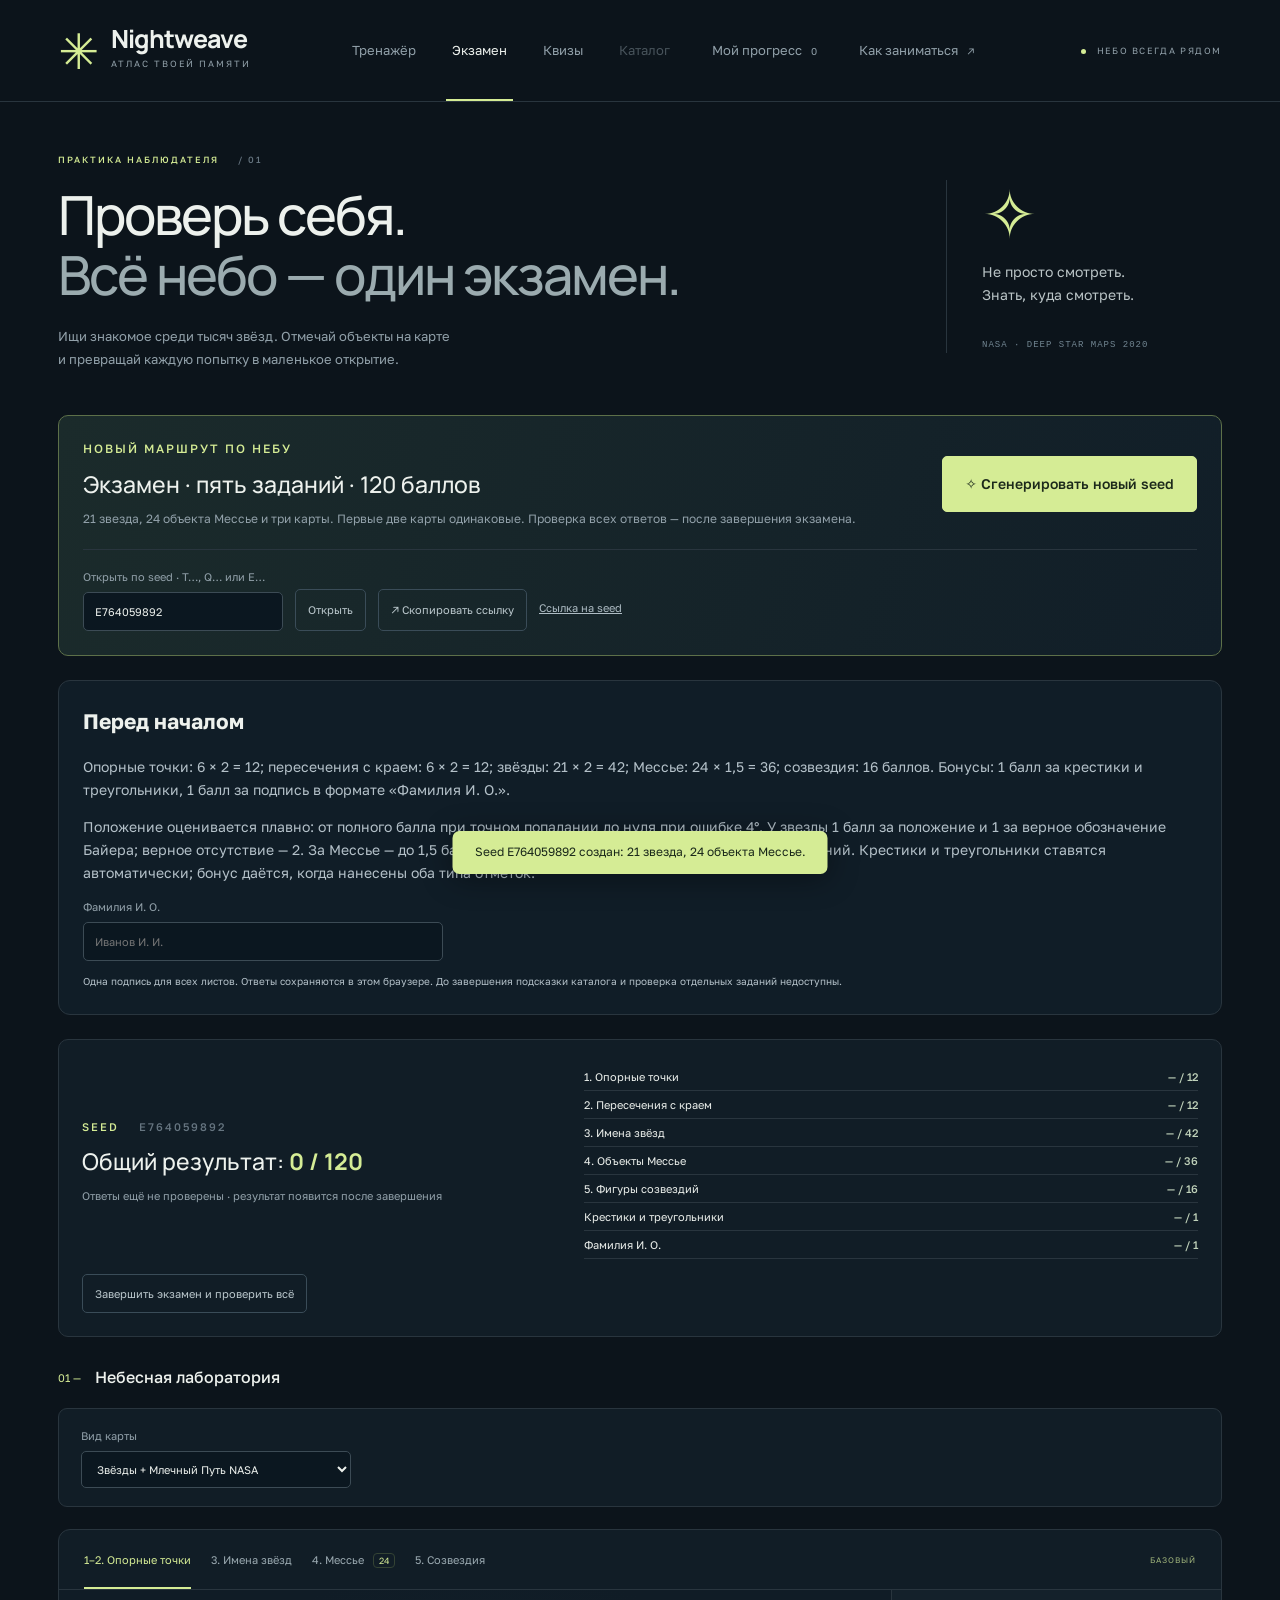
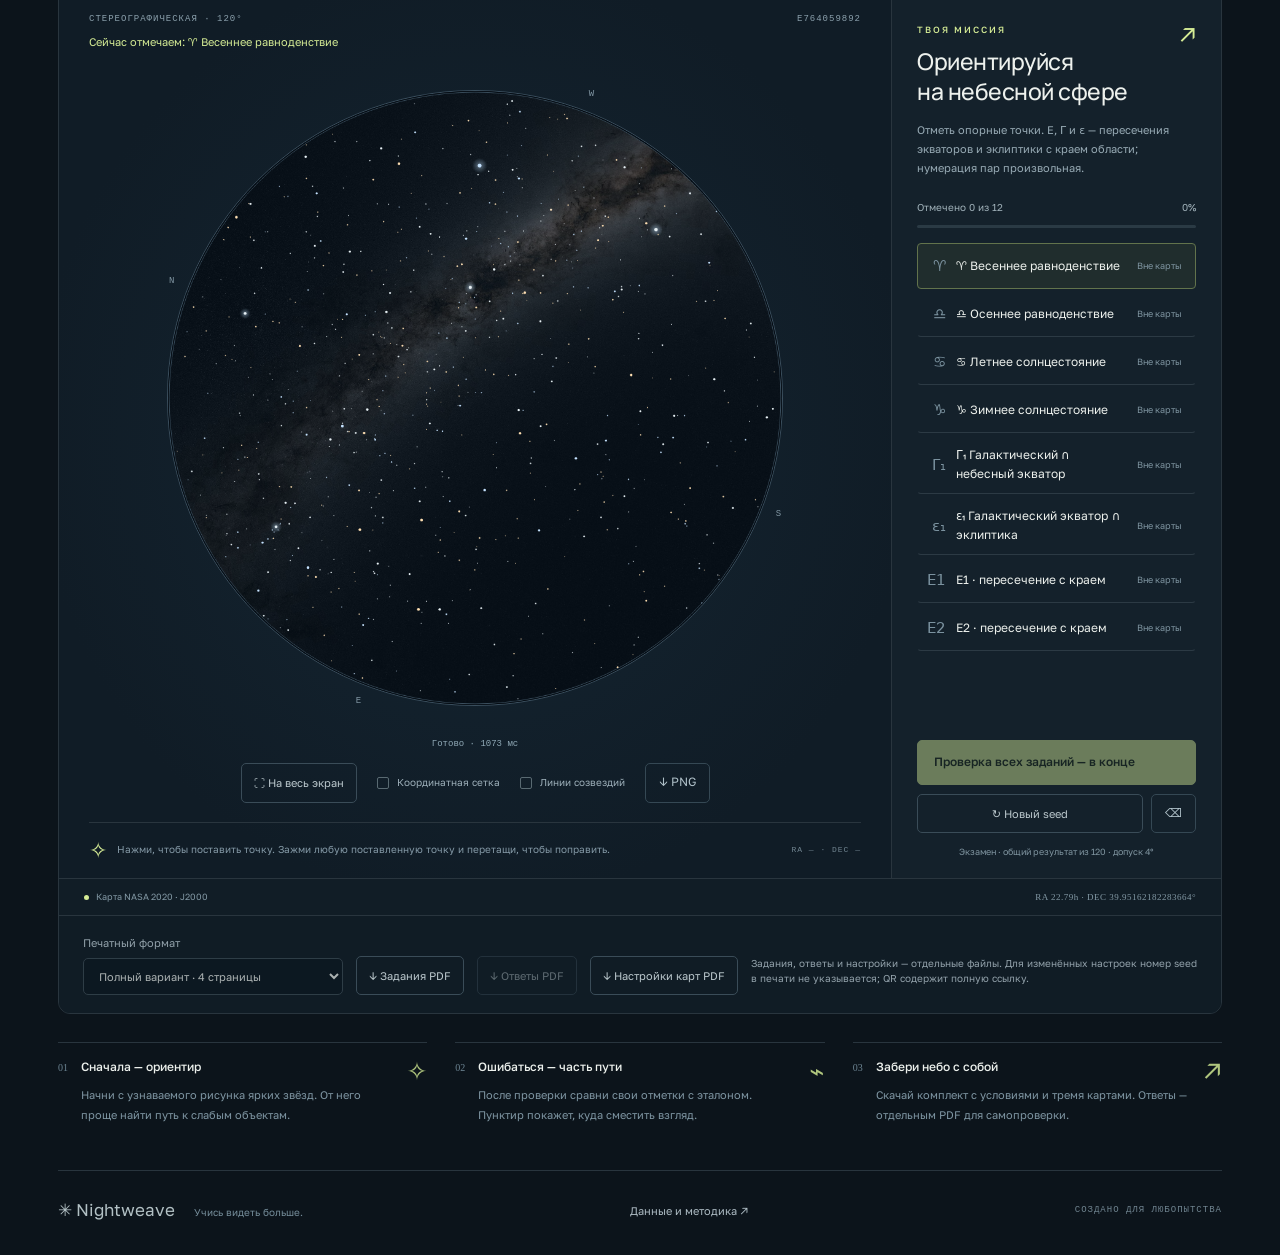
==== commit 55500507: "Add files via upload" ====
--- a/exam.html
+++ b/exam.html
@@ -9,8 +9,8 @@
       content="Интерактивный тренажёр звёздного неба. Объекты Мессье, звёзды, созвездия и печатные задания на карте NASA 2020."
     />
     <title>Nightweave — экзамен</title>
-    <link rel="stylesheet" href="styles.css?v=9" />
-    <script type="module" src="app.js?v=9"></script>
+    <link rel="stylesheet" href="styles.css?v=10" />
+    <script type="module" src="app.js?v=10"></script>
   </head>
   <body data-session-kind="E">
     <header class="header">
@@ -314,9 +314,9 @@
                 value="1"
             /></label>
           </fieldset>
-          <fieldset class="map-settings linked-map" disabled>
+          <fieldset class="map-settings">
             <legend>Карта 2 · Имена звёзд</legend>
-            <p class="fine">Совпадает с картой 1. Настройки меняются у карты 1.</p>
+            <p class="fine">При новом seed совпадает с картой 1. Можно настроить отдельно и нажать «Применить параметры».</p>
 <label class="checkbox map-center-mode"><input id="map-2-random-center" type="checkbox" checked> Случайный центр по seed</label>
             <label
               >Форма<select id="map-2-shape">
@@ -644,9 +644,9 @@
               <option value="current">Текущее задание · 2 страницы</option>
             </select></label
           ><button id="export-pdf" class="secondary">↓ Задания PDF</button
-          ><button id="export-answers" class="secondary">↓ Ответы PDF</button>
+          ><button id="export-answers" class="secondary">↓ Ответы PDF</button><button id="export-settings" class="secondary">↓ Настройки карт PDF</button>
           <p>
-            Два отдельных файла. Подсказки и твои отметки в задания не попадают.
+            Задания, ответы и настройки — отдельные файлы. Для изменённых настроек номер seed в печати не указывается; QR содержит полную ссылку.
           </p>
         </div>
       </section>
--- a/styles.css
+++ b/styles.css
@@ -1951,8 +1951,10 @@
   .fullscreen-shell .quiz-choice { font-size: 12px; padding: 8px; }
 }
 
-.linked-map > label { display: none; }
-.linked-map { min-width: 0; }
+.constellation-stars { list-style: none; padding: 0; display: grid; gap: 10px; }
+.constellation-stars li { display: flex; flex-wrap: wrap; align-items: baseline; justify-content: space-between; gap: 8px 16px; border-bottom: 1px solid var(--line); padding: 8px 0; }
+.constellation-stars a { color: var(--lime); text-underline-offset: 3px; }
+.constellation-stars span { font-size: 12px; color: var(--muted); }
 .bayer-editor { grid-column: 1 / -1; display: grid; grid-template-columns: minmax(100px, .7fr) minmax(0, 1fr); gap: 8px; }
 .bayer-editor select, .bayer-editor input { width: 100%; min-width: 0; }
 .bayer-editor .bayer-answer { grid-column: auto; }
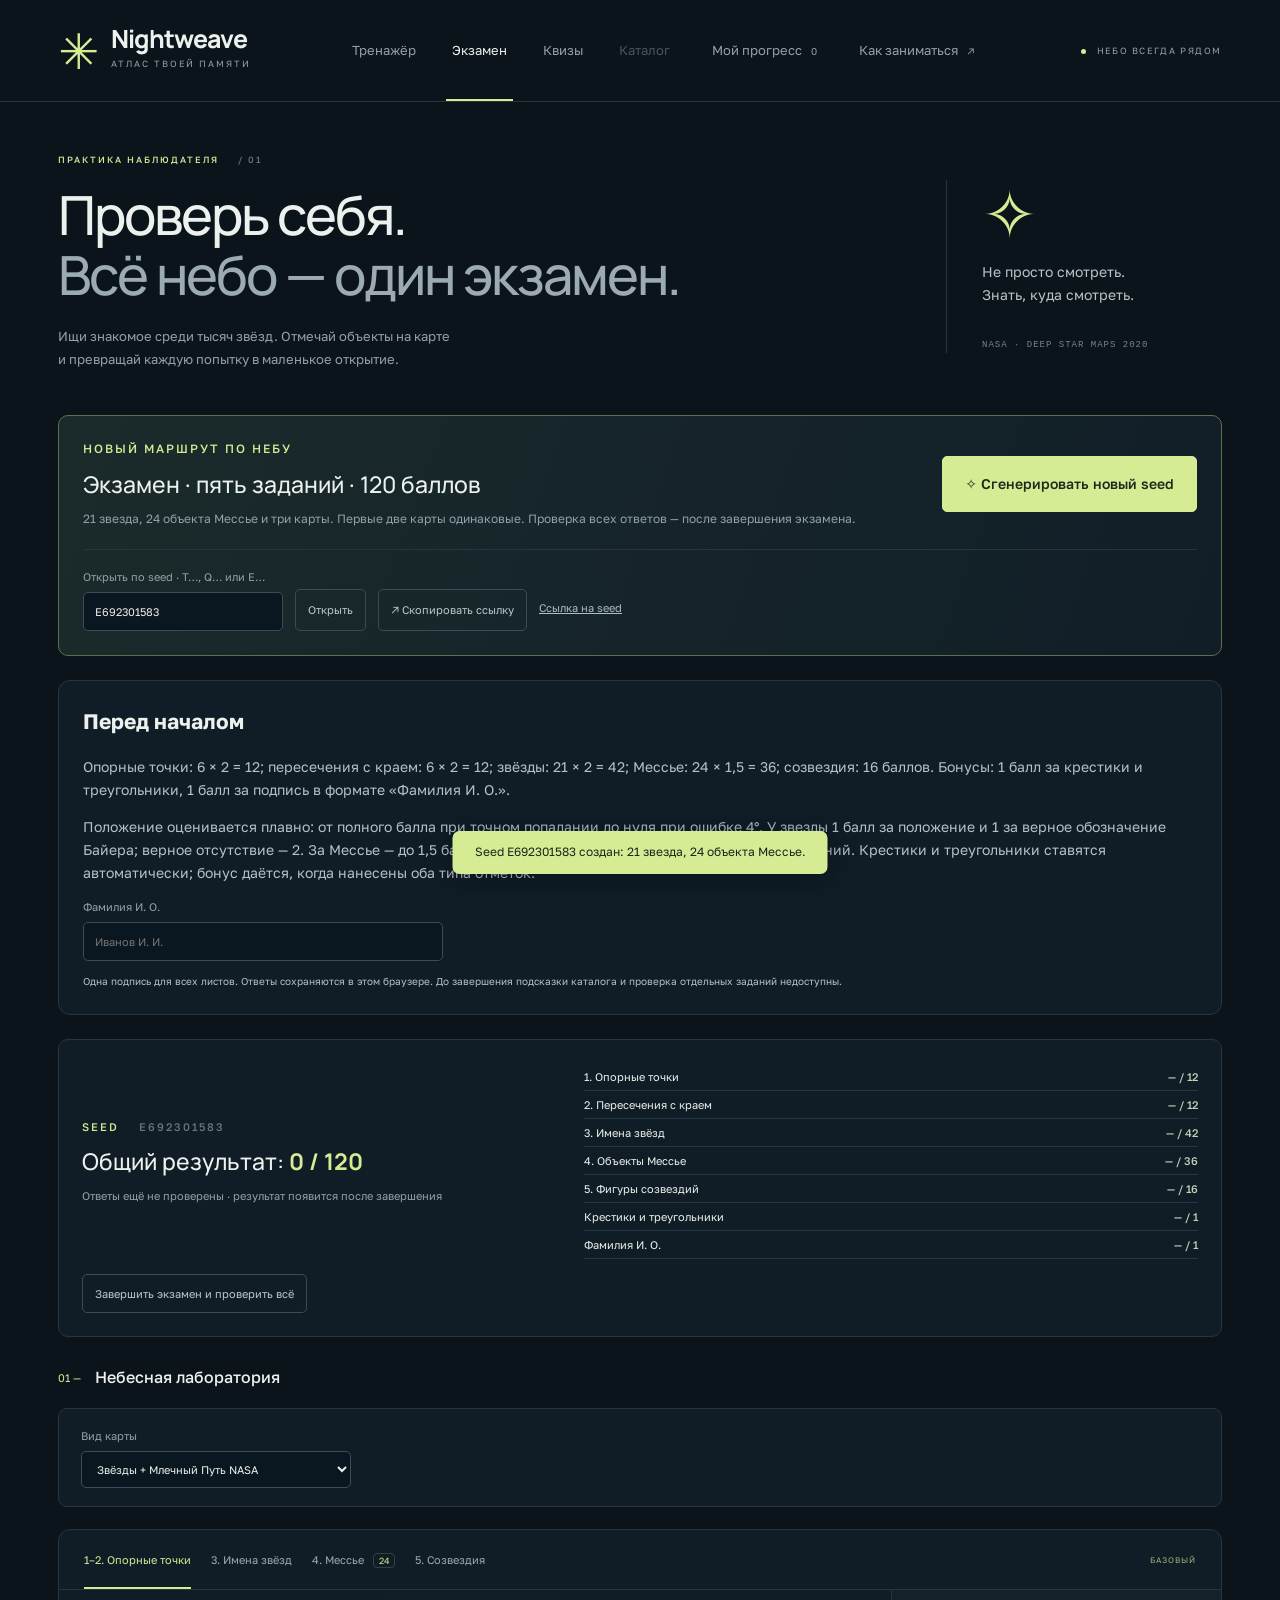
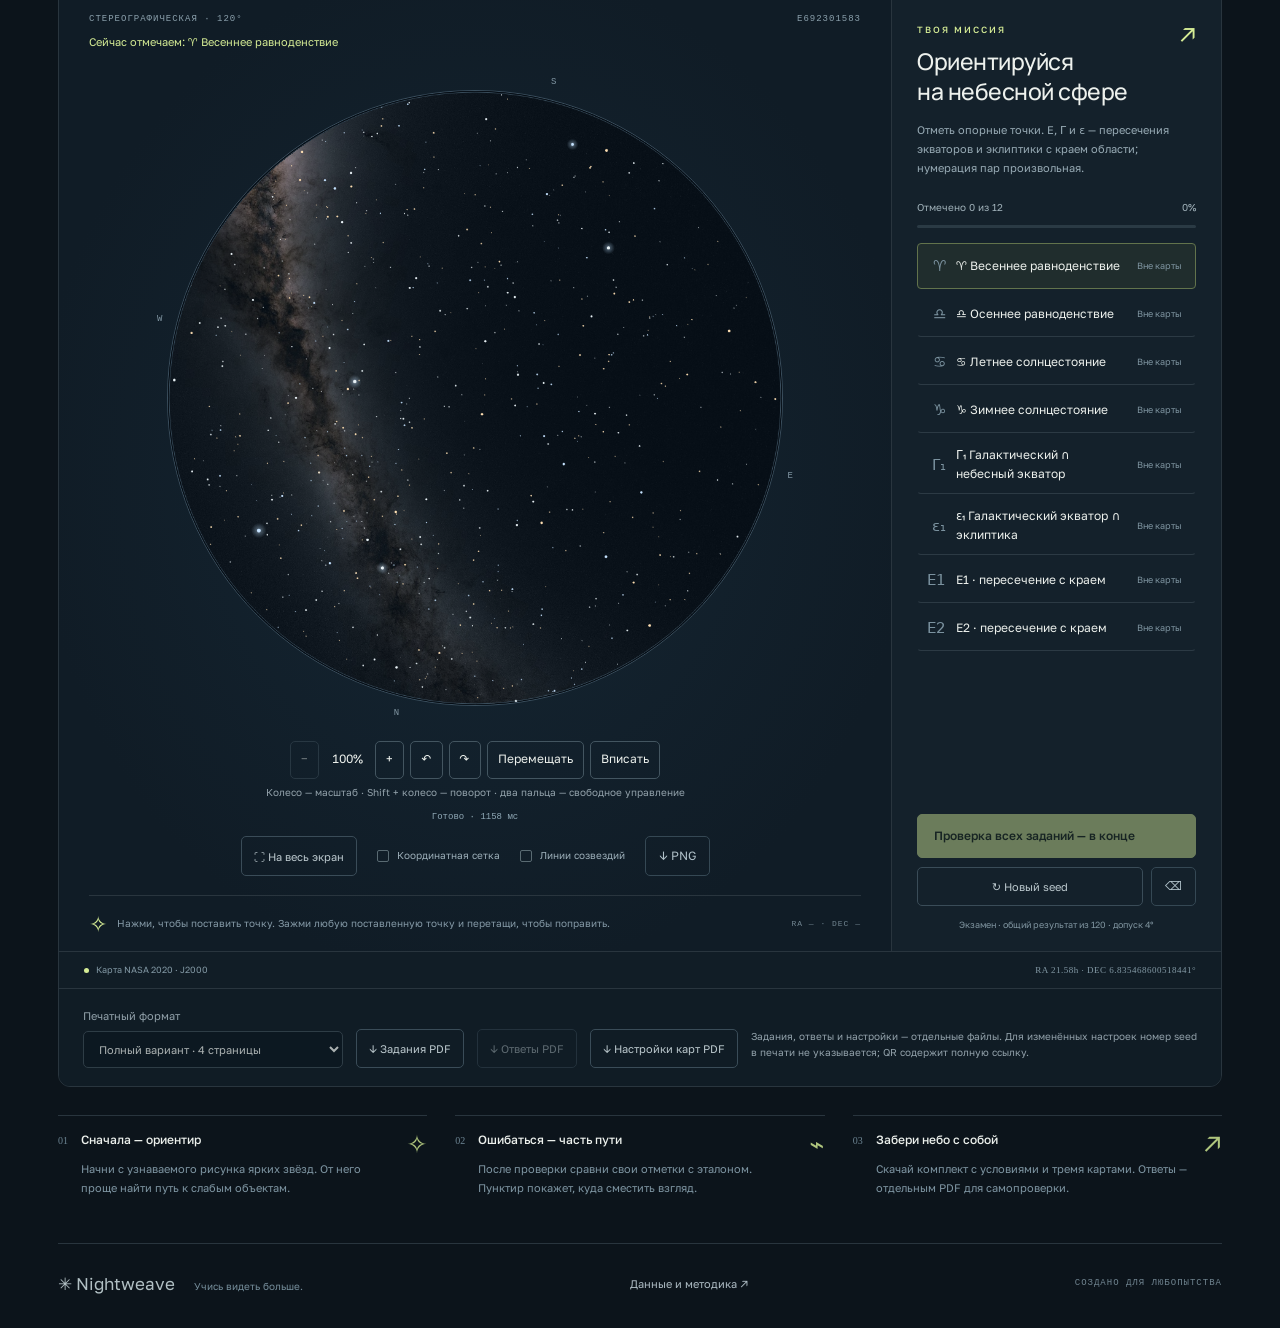
==== commit a6759e0b: "Add files via upload" ====
--- a/exam.html
+++ b/exam.html
@@ -9,8 +9,8 @@
       content="Интерактивный тренажёр звёздного неба. Объекты Мессье, звёзды, созвездия и печатные задания на карте NASA 2020."
     />
     <title>Nightweave — экзамен</title>
-    <link rel="stylesheet" href="styles.css?v=10" />
-    <script type="module" src="app.js?v=10"></script>
+    <link rel="stylesheet" href="styles.css?v=11" />
+    <script type="module" src="app.js?v=11"></script>
   </head>
   <body data-session-kind="E">
     <header class="header">
@@ -489,6 +489,10 @@
           </div>
           <span class="difficulty" id="difficulty">● СВОБОДНАЯ ПРАКТИКА</span>
         </div>
+        <div id="line-review" class="drawing-review" hidden>
+          <div><strong>Проверка рисунка</strong><span>Нажимай, когда закончишь рисовать. Перед проверкой появится подтверждение.</span></div>
+          <button id="check-lines" class="secondary">Завершить и проверить рисунок</button>
+        </div>
         <div class="lab-body">
           <div class="map-column">
             <div class="map-meta">
--- a/styles.css
+++ b/styles.css
@@ -1964,6 +1964,29 @@
 .exam-instructions input { max-width: 360px; }
 [data-session-kind="E"] #level, [data-session-kind="E"] .practice-options label:has(#level) { display: none; }
 .dragging-point { cursor: grabbing; }
+.inline-map-viewport { width: 100%; max-width: 100%; position: relative; display: grid; align-items: start; justify-items: start; overflow: auto; overscroll-behavior: contain; touch-action: none; margin: 12px auto 6px; scrollbar-width: thin; }
+.inline-transform-frame { position: relative; margin: 0 auto; flex: none; }
+.inline-transform-frame > .map-stage, .fullscreen-transform-frame > .map-stage { max-width: none !important; margin: 0 !important; }
+.inline-transform-frame > canvas { display: block; max-width: none !important; height: auto !important; margin: 0 !important; }
+.inline-map-controls { display: flex; justify-content: center; align-items: center; flex-wrap: wrap; gap: 6px; margin: 8px 0 12px; }
+.inline-map-controls button { min-height: 38px; padding: 7px 10px; border: 1px solid #435560; border-radius: 5px; font-size: 12px; }
+.inline-map-controls output { width: 44px; text-align: center; font-size: 12px; font-variant-numeric: tabular-nums; }
+.inline-map-controls span { flex: 1 0 100%; text-align: center; font-size: 10px; color: var(--muted); }
+.inline-map-controls button[aria-pressed="true"] { color: var(--lime); border-color: var(--lime); }
+.inline-map-viewport.is-panning canvas { cursor: grab !important; }
+.inline-map-viewport.is-gesturing canvas { cursor: grabbing !important; }
+.drawing-review { display: flex; flex-wrap: wrap; gap: 12px 24px; align-items: center; justify-content: space-between; padding: 18px 24px; border-bottom: 1px solid var(--line); background: #17272b; }
+.drawing-review strong, .drawing-review span { display: block; }
+.drawing-review span { color: var(--muted); font-size: 11px; margin-top: 4px; }
+.drawing-review button { flex: none; min-height: 46px; border-color: #71864d; }
+.fullscreen-toolbar .drawing-review { padding: 0; border: none; background: transparent; }
+.fullscreen-toolbar .drawing-review > div { display: none; }
+.check-confirmation { width: min(480px, calc(100vw - 32px)); padding: 24px; border: 1px solid #63734e; border-radius: 12px; color: var(--text); background: #13212b; box-shadow: 0 20px 80px #0009; }
+.check-confirmation::backdrop { background: #0009; }
+.check-confirmation h2 { margin-top: 0; font-size: 24px; }
+.check-confirmation p { color: #b6c3cb; line-height: 1.65; }
+.check-confirmation > div { display: flex; flex-wrap: wrap; justify-content: flex-end; gap: 12px; margin-top: 24px; }
+.check-confirmation button { min-height: 48px; padding: 10px 16px; }
 .object-number { font-family: "Nightweave Symbols", system-ui, sans-serif; }
 .reference-row .object-number { font-size: 15px; }
 @media (max-width: 760px) { .exam-instructions { padding: 16px; } }
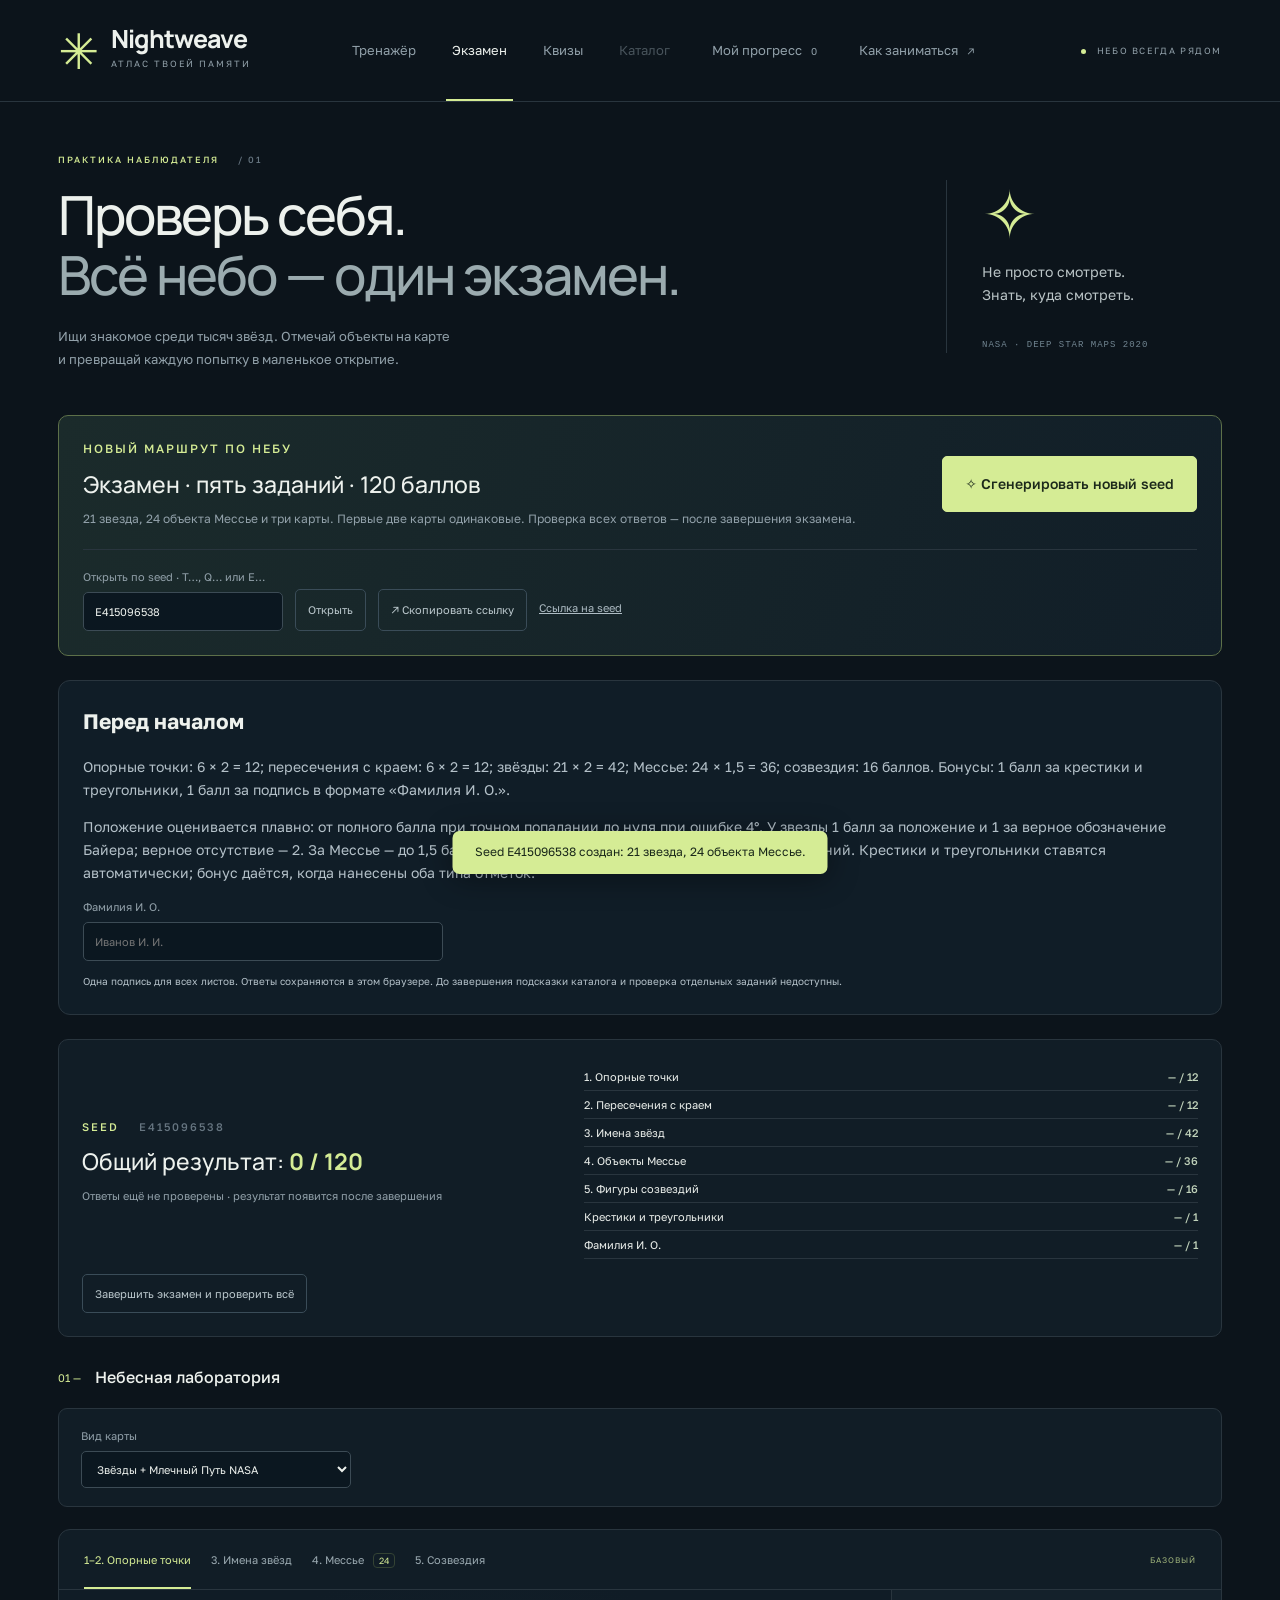
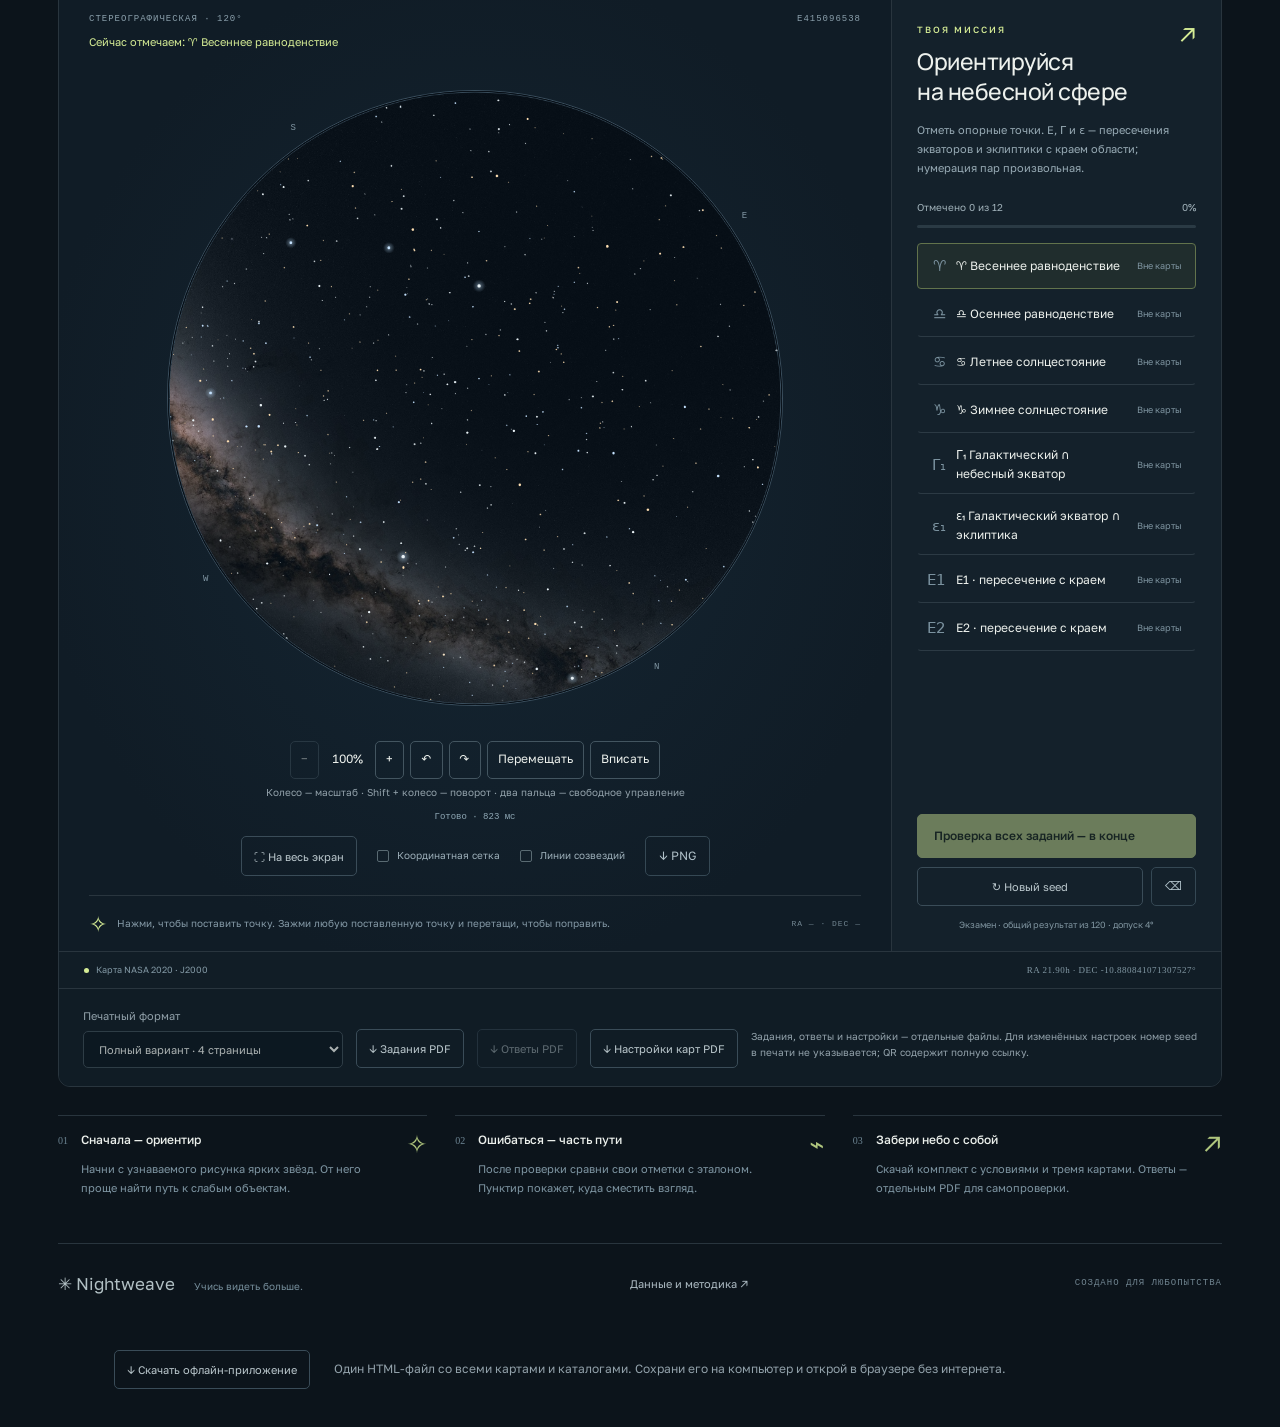
==== commit 181ba2a7: "Add files via upload" ====
--- a/exam.html
+++ b/exam.html
@@ -9,8 +9,8 @@
       content="Интерактивный тренажёр звёздного неба. Объекты Мессье, звёзды, созвездия и печатные задания на карте NASA 2020."
     />
     <title>Nightweave — экзамен</title>
-    <link rel="stylesheet" href="styles.css?v=11" />
-    <script type="module" src="app.js?v=11"></script>
+    <link rel="stylesheet" href="styles.css?v=12" />
+    <script type="module" src="app.js?v=12"></script>
   </head>
   <body data-session-kind="E">
     <header class="header">
@@ -570,15 +570,15 @@
               <label class="tool-label"
                 >Инструмент<select id="draw-tool">
                   <option value="freehand">Свободный штрих</option>
-                  <option value="pairs">Соединить двумя нажатиями</option>
+                  <option value="pairs">Соединить двумя нажатиями</option><option value="eraser">Ластик</option>
                 </select></label
               >
               <p>
-                Рисуй по карте мышью, пальцем или стилусом. Стилус всегда рисует
-                свободный штрих; Esc отменяет незавершённый.
+                Рисуй или стирай мышью, пальцем и стилусом. Ластик удаляет только участок линии под курсором; отмена возвращает последнее действие.
               </p>
+              <label id="eraser-size-label" class="tool-label" hidden>Радиус ластика · <output id="eraser-size-value">16</output> px<input id="eraser-size" type="range" min="8" max="40" step="2" value="16"></label>
               <button id="undo-line" class="secondary">
-                ↶ Отменить последний штрих
+                ↶ Отменить действие
               </button>
             </div>
             <div id="sandbox-tools" hidden>
@@ -696,6 +696,10 @@
         ><span class="mono">СОЗДАНО ДЛЯ ЛЮБОПЫТСТВА</span>
       </footer>
     </main>
+    <aside class="offline-download">
+      <a class="secondary" href="nightweave-offline.html" download="Nightweave.html">↓ Скачать офлайн-приложение</a>
+      <p>Один HTML-файл со всеми картами и каталогами. Сохрани его на компьютер и открой в браузере без интернета.</p>
+    </aside>
     <dialog id="dialog">
       <button class="dialog-close icon-button" aria-label="Закрыть">✕</button>
       <div id="dialog-content"></div>
--- a/styles.css
+++ b/styles.css
@@ -1964,6 +1964,12 @@
 .exam-instructions input { max-width: 360px; }
 [data-session-kind="E"] #level, [data-session-kind="E"] .practice-options label:has(#level) { display: none; }
 .dragging-point { cursor: grabbing; }
+.eraser-active { cursor: none !important; }
+#eraser-size-label { font-size: 12px; margin: 14px 0; }
+#eraser-size { width: 100%; padding: 0; min-height: 30px; accent-color: var(--lime); }
+.offline-download { max-width: 1100px; margin: 20px auto 36px; padding: 0 24px; display: flex; flex-wrap: wrap; gap: 12px 24px; align-items: center; }
+.offline-download a { text-decoration: none; display: inline-block; }
+.offline-download p { flex: 1; min-width: 220px; color: var(--muted); font-size: 12px; }
 .inline-map-viewport { width: 100%; max-width: 100%; position: relative; display: grid; align-items: start; justify-items: start; overflow: auto; overscroll-behavior: contain; touch-action: none; margin: 12px auto 6px; scrollbar-width: thin; }
 .inline-transform-frame { position: relative; margin: 0 auto; flex: none; }
 .inline-transform-frame > .map-stage, .fullscreen-transform-frame > .map-stage { max-width: none !important; margin: 0 !important; }
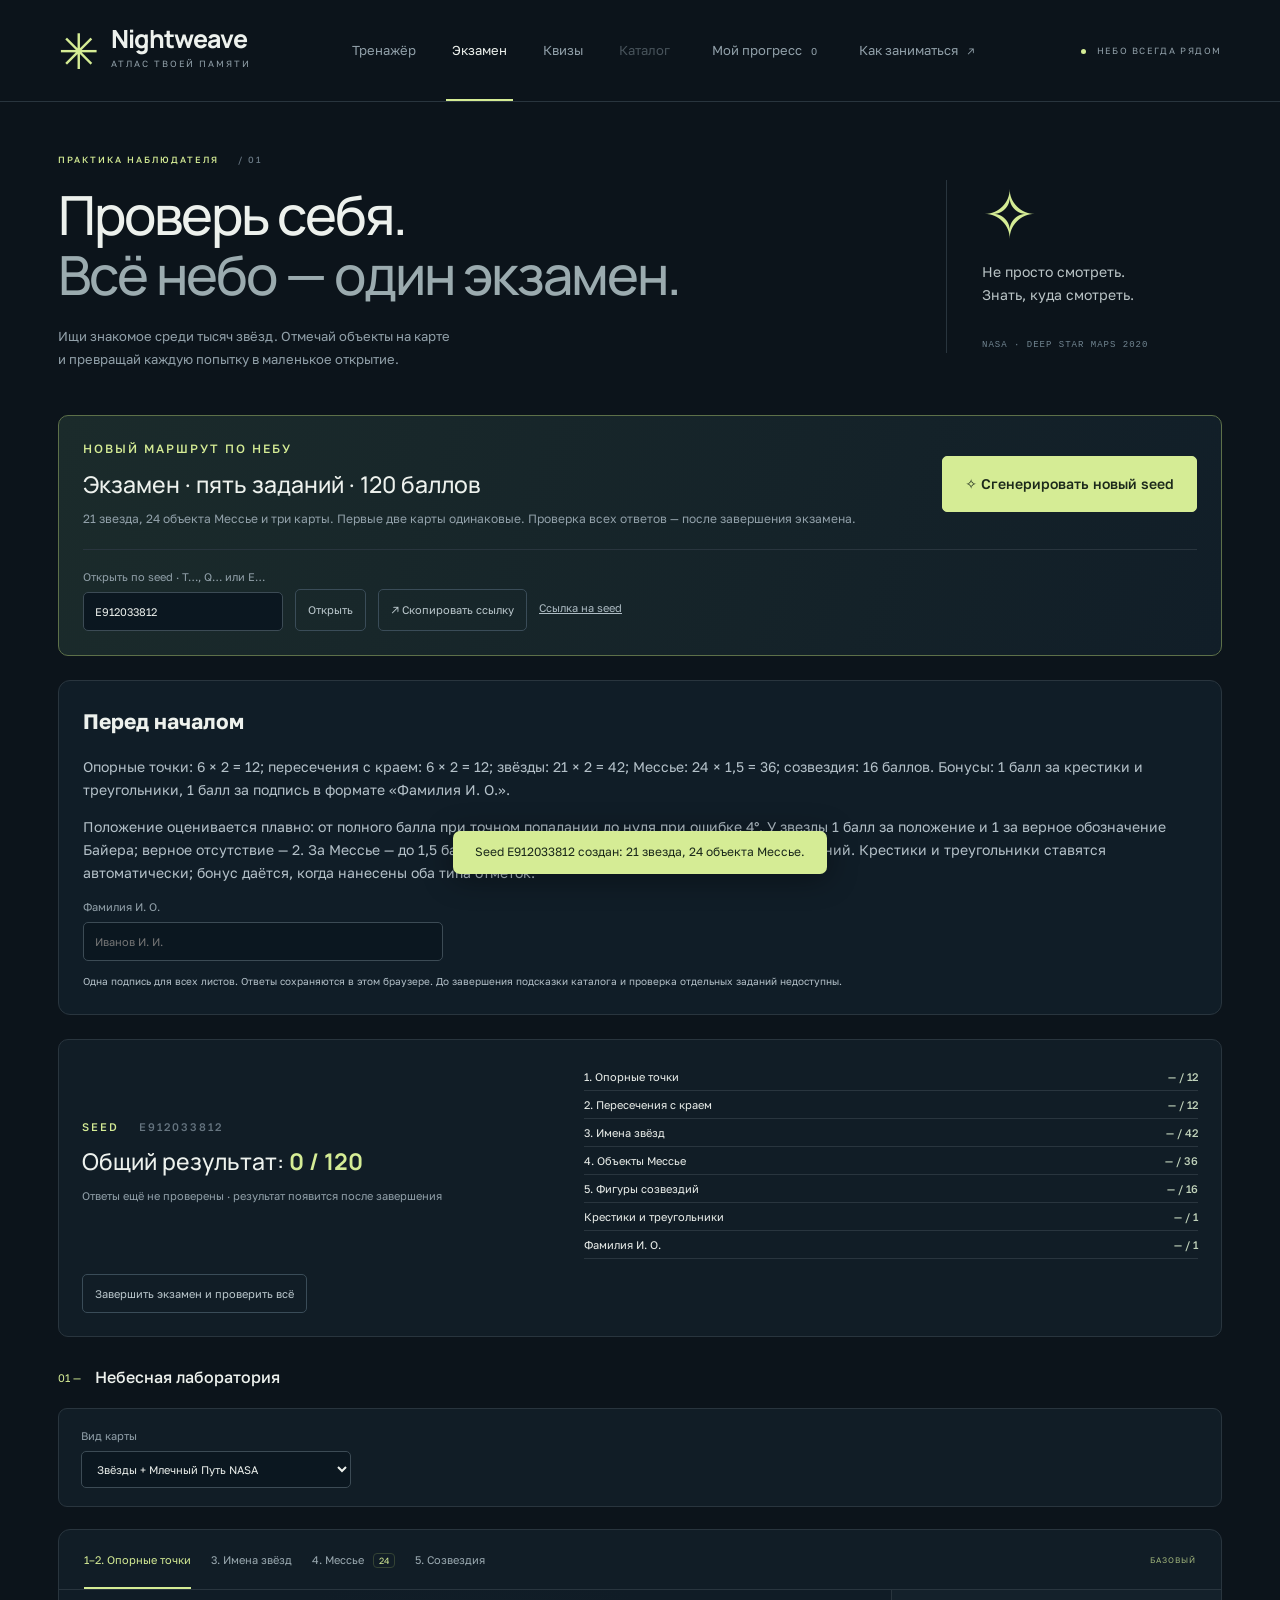
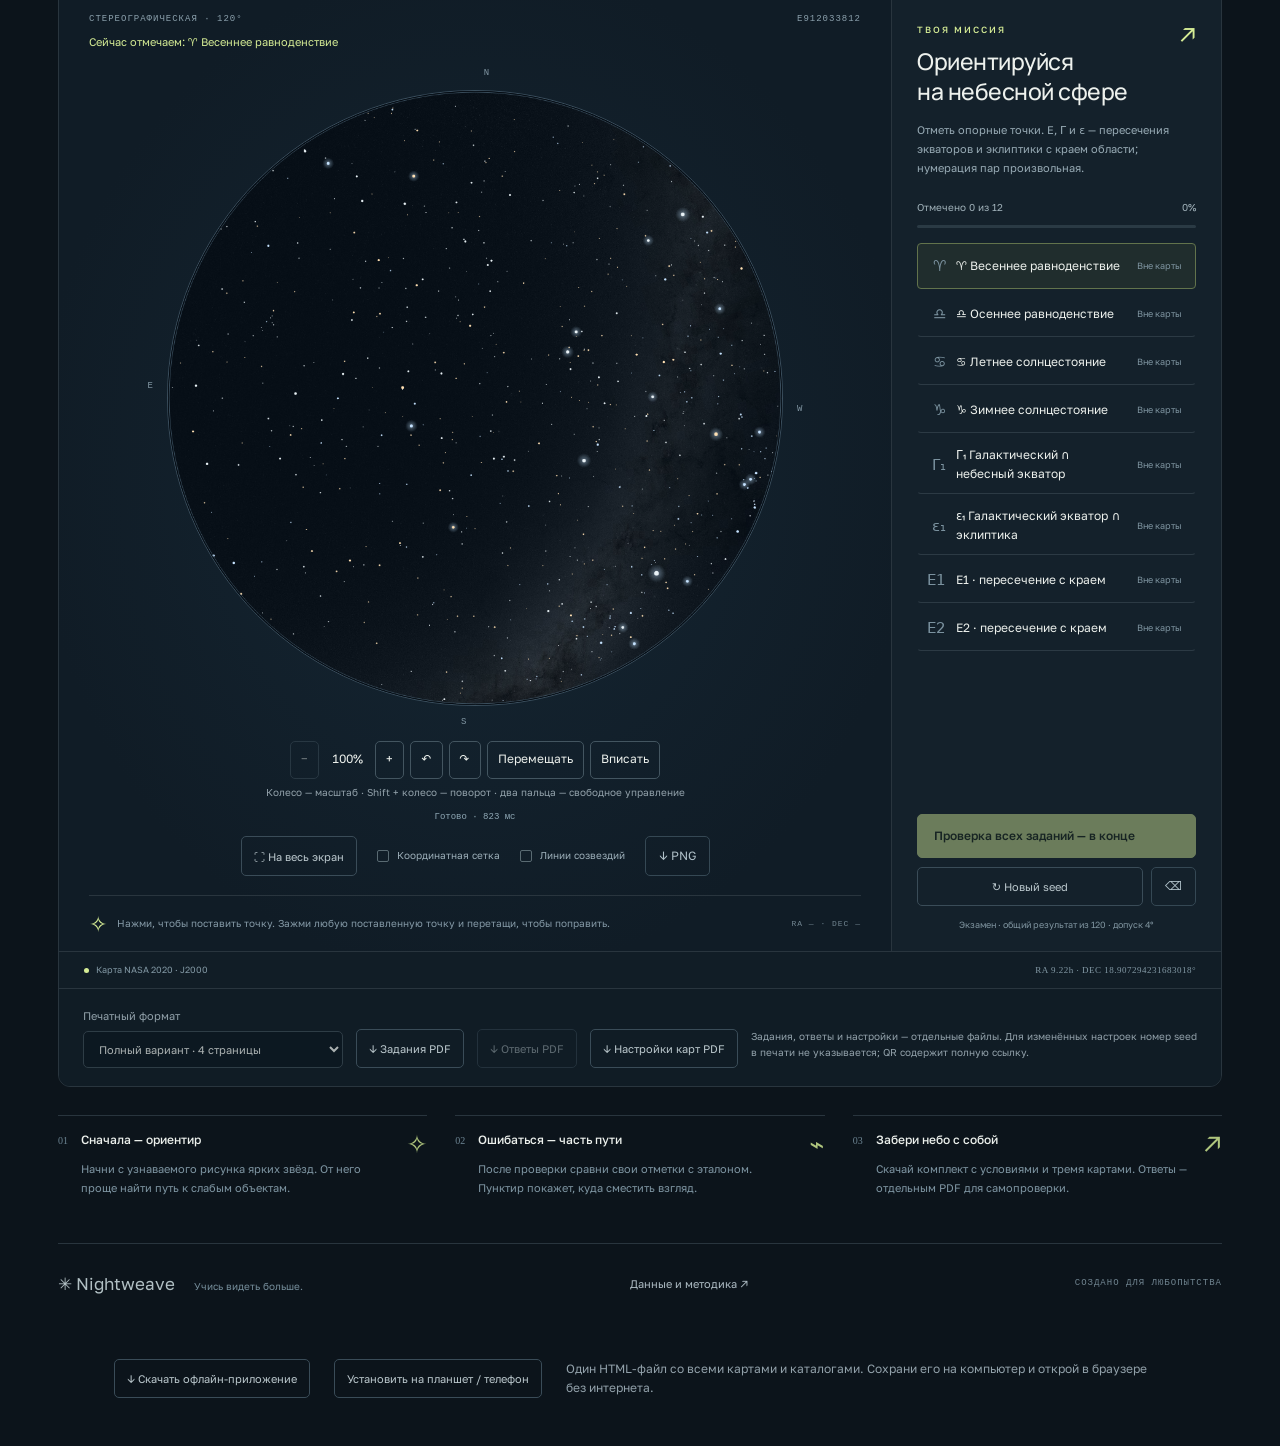
==== commit ee8e941f: "Add files via upload" ====
--- a/exam.html
+++ b/exam.html
@@ -9,8 +9,8 @@
       content="Интерактивный тренажёр звёздного неба. Объекты Мессье, звёзды, созвездия и печатные задания на карте NASA 2020."
     />
     <title>Nightweave — экзамен</title>
-    <link rel="stylesheet" href="styles.css?v=12" />
-    <script type="module" src="app.js?v=12"></script>
+    <link rel="stylesheet" href="styles.css?v=13" />
+    <script type="module" src="app.js?v=13"></script>
   </head>
   <body data-session-kind="E">
     <header class="header">
@@ -698,7 +698,8 @@
     </main>
     <aside class="offline-download">
       <a class="secondary" href="nightweave-offline.html" download="Nightweave.html">↓ Скачать офлайн-приложение</a>
-      <p>Один HTML-файл со всеми картами и каталогами. Сохрани его на компьютер и открой в браузере без интернета.</p>
+      <a class="secondary" href="nightweave-offline.html">Установить на планшет / телефон</a>
+  <p>Один HTML-файл со всеми картами и каталогами. Сохрани его на компьютер и открой в браузере без интернета.</p>
     </aside>
     <dialog id="dialog">
       <button class="dialog-close icon-button" aria-label="Закрыть">✕</button>
--- a/styles.css
+++ b/styles.css
@@ -1996,3 +1996,23 @@
 .object-number { font-family: "Nightweave Symbols", system-ui, sans-serif; }
 .reference-row .object-number { font-size: 15px; }
 @media (max-width: 760px) { .exam-instructions { padding: 16px; } }
+
+
+.app-install { display: flex; flex-wrap: wrap; align-items: center; gap: 12px 24px; margin: 22px 0; padding: 18px 22px; border: 1px solid var(--line); border-radius: 12px; background: var(--panel); }
+.app-install > div { flex: 1 1 280px; min-width: 0; }
+.app-install strong { font-size: 14px; }
+.app-install p { color: var(--muted); font-size: 13px; line-height: 1.6; margin: 6px 0 0; overflow-wrap: anywhere; }
+.app-install > details { flex: 1 0 100%; }
+.app-install summary { cursor: pointer; font-size: 13px; color: var(--cyan); min-height: 32px; display: list-item; }
+.app-install button { min-height: 44px; white-space: normal; }
+body { padding: env(safe-area-inset-top) env(safe-area-inset-right) env(safe-area-inset-bottom) env(safe-area-inset-left); }
+@media (max-width: 760px) {
+  .app-install { padding: 16px; margin-top: 16px; }
+  .app-install button { width: 100%; }
+  .offline-download { padding-inline: 18px; }
+  .offline-download a { min-height: 44px; display: inline-flex; align-items: center; }
+}
+@media (pointer: coarse) {
+  input:not([type="checkbox"]):not([type="range"]), select, textarea { font-size: 16px; }
+  input:not([type="checkbox"]):not([type="range"]), select { min-height: 44px; }
+}
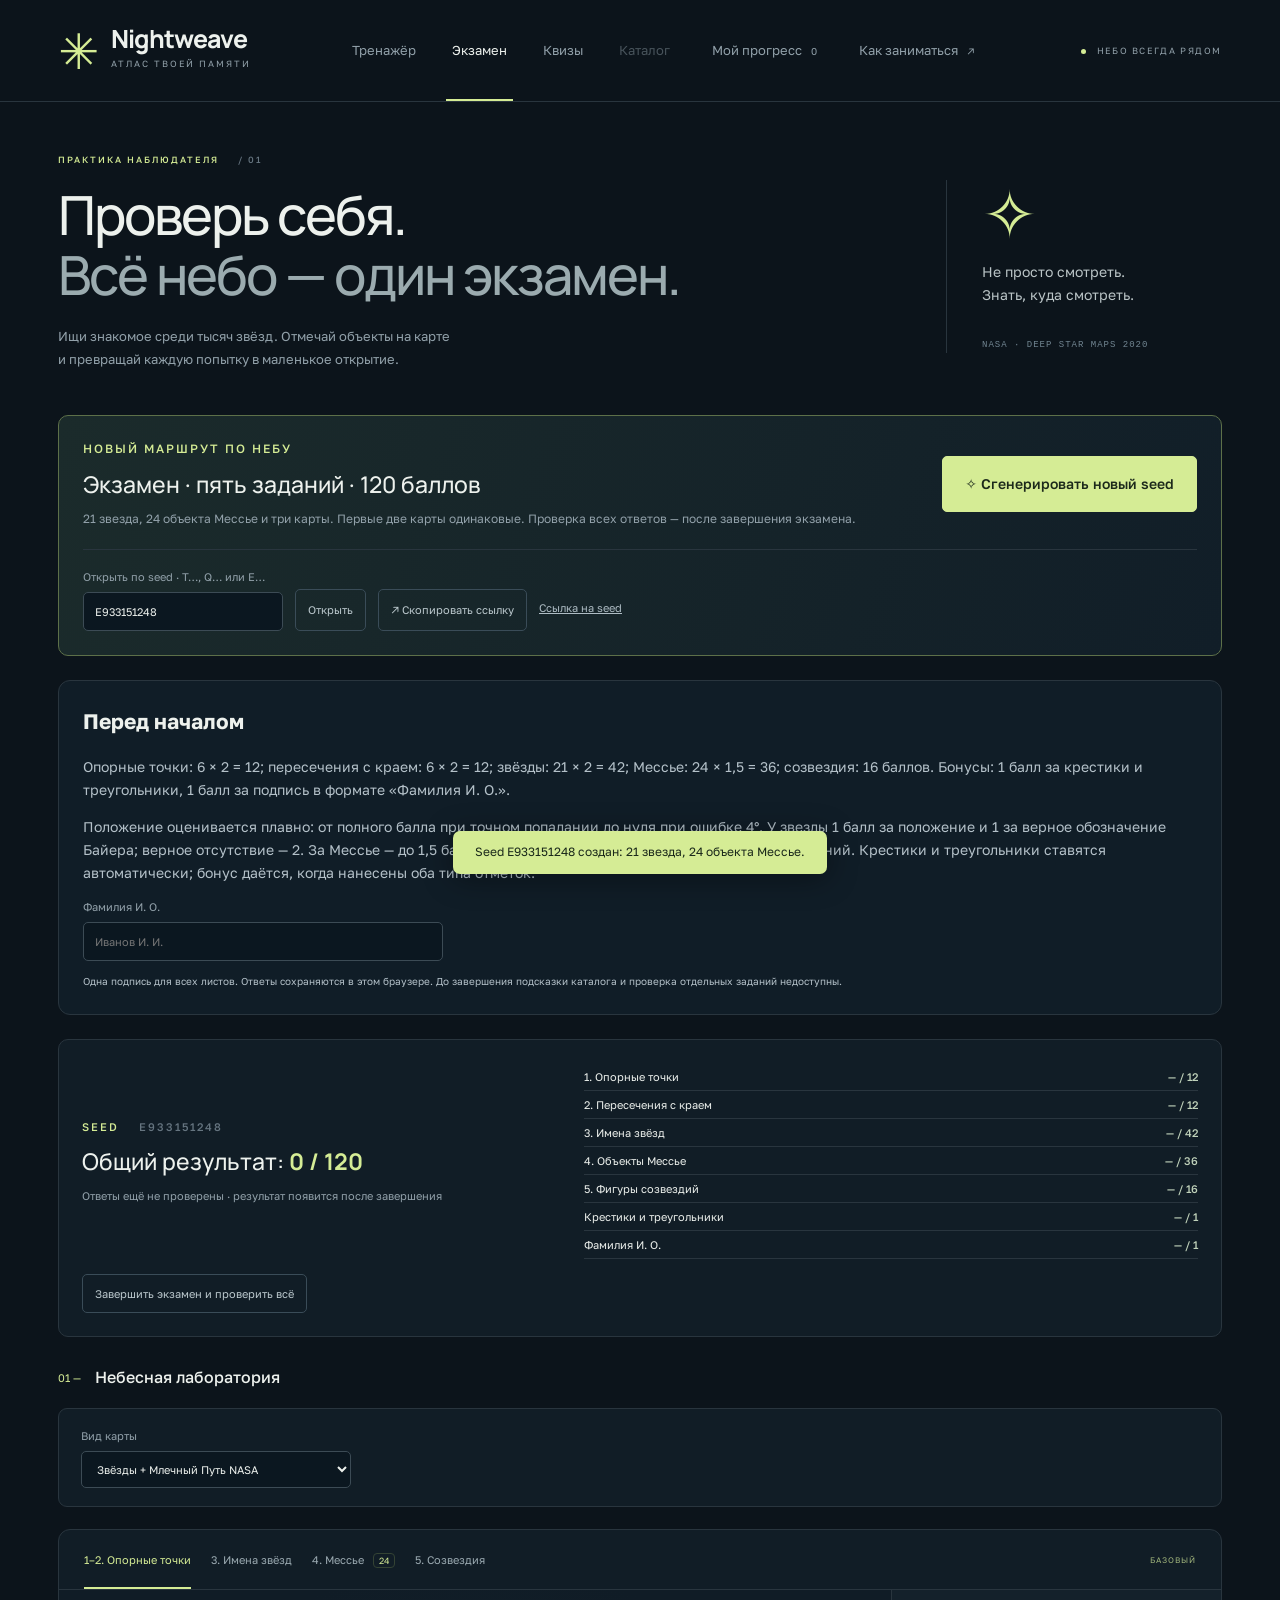
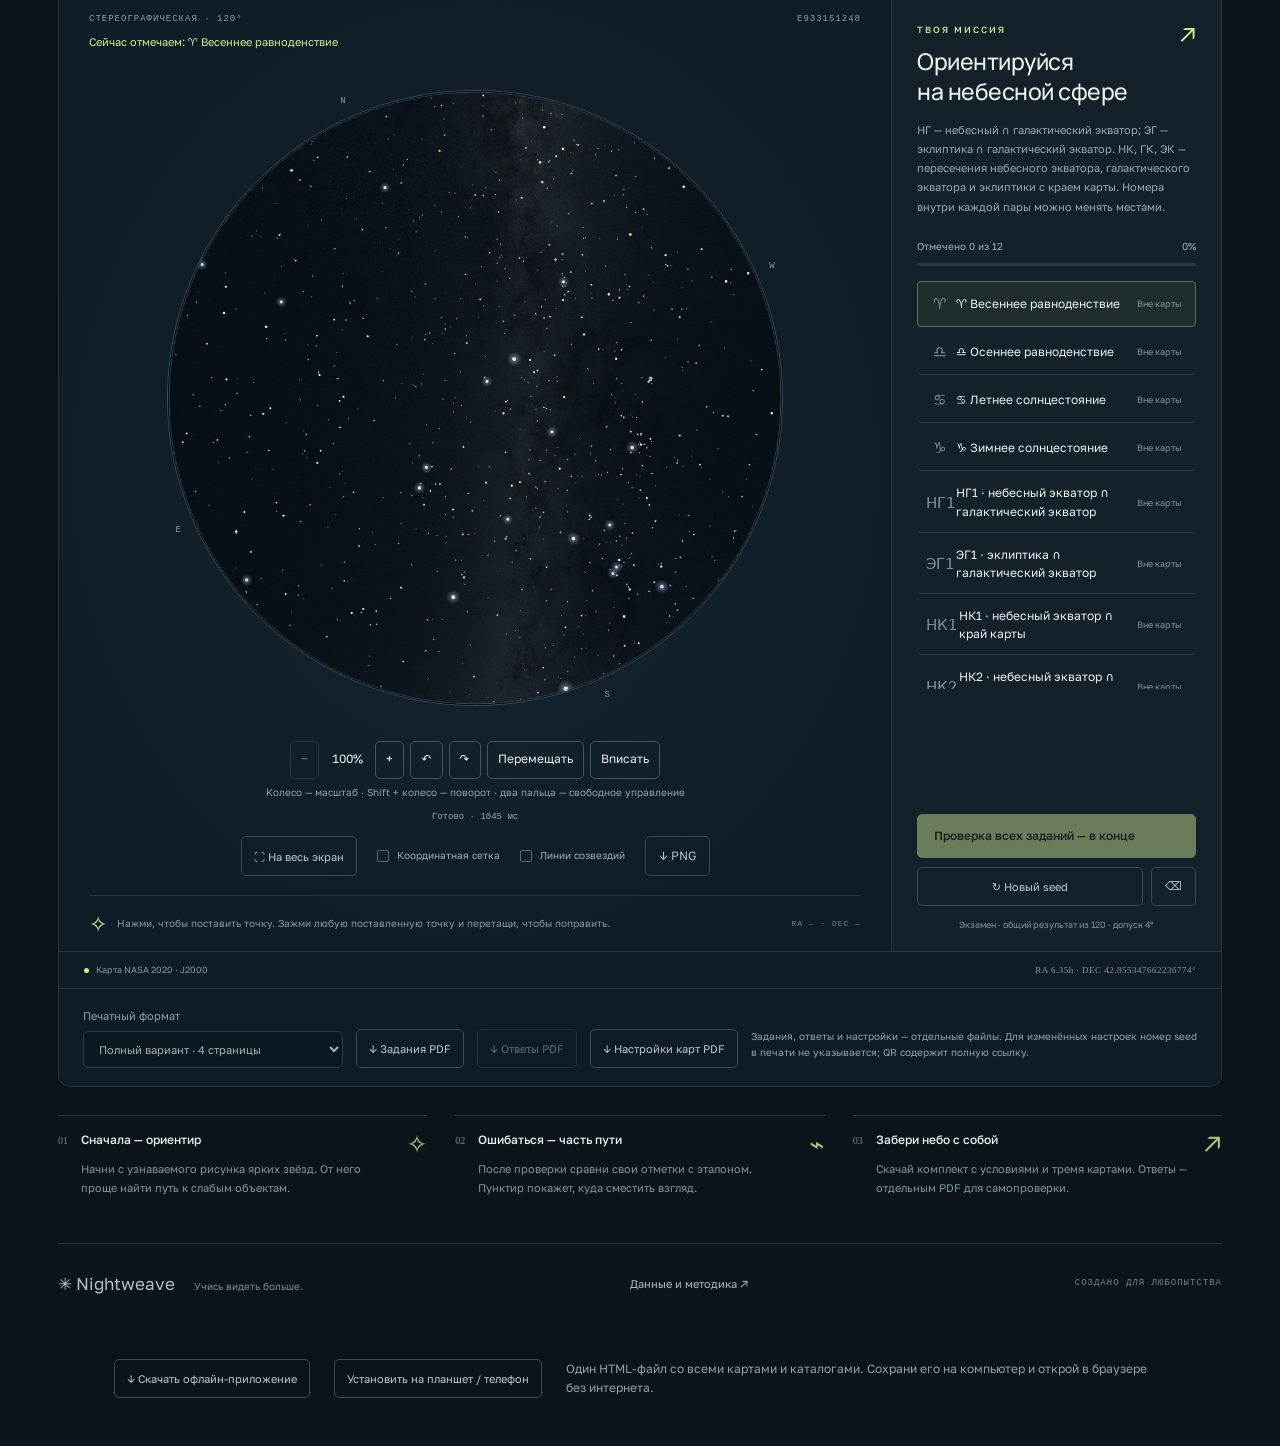
==== commit 02b1c975: "Add files via upload" ====
--- a/exam.html
+++ b/exam.html
@@ -9,8 +9,8 @@
       content="Интерактивный тренажёр звёздного неба. Объекты Мессье, звёзды, созвездия и печатные задания на карте NASA 2020."
     />
     <title>Nightweave — экзамен</title>
-    <link rel="stylesheet" href="styles.css?v=13" />
-    <script type="module" src="app.js?v=13"></script>
+    <link rel="stylesheet" href="styles.css?v=14" />
+    <script type="module" src="app.js?v=14"></script>
   </head>
   <body data-session-kind="E">
     <header class="header">
@@ -491,6 +491,18 @@
         </div>
         <div id="line-review" class="drawing-review" hidden>
           <div><strong>Проверка рисунка</strong><span>Нажимай, когда закончишь рисовать. Перед проверкой появится подтверждение.</span></div>
+          <section class="drawing-timing" aria-label="Режим рисования">
+            <label id="line-session-label">Режим
+              <select id="line-session"><option value="free">Свободное рисование</option><option value="timed">На время</option></select>
+            </label>
+            <div id="drawing-timed-controls" hidden>
+              <label id="drawing-seconds-label">Лимит, секунд <input id="drawing-seconds" type="number" min="1" step="1" value="150" inputmode="numeric"></label>
+              <output id="drawing-countdown" aria-live="off" aria-label="Осталось времени">02:30</output>
+              <button id="start-drawing-round" class="primary" type="button">Начать раунд</button>
+              <button id="next-drawing-round" class="primary" type="button" hidden>Новый раунд</button>
+              <p id="drawing-time-status" role="status">Новая карта и автоматическая проверка по окончании времени.</p>
+            </div>
+          </section>
           <button id="check-lines" class="secondary">Завершить и проверить рисунок</button>
         </div>
         <div class="lab-body">
--- a/styles.css
+++ b/styles.css
@@ -2016,3 +2016,22 @@
   input:not([type="checkbox"]):not([type="range"]), select, textarea { font-size: 16px; }
   input:not([type="checkbox"]):not([type="range"]), select { min-height: 44px; }
 }
+
+.drawing-timing { display: flex; flex-wrap: wrap; align-items: center; gap: 12px 18px; flex: 1 1 100%; min-width: 0; }
+.drawing-timing label { display: flex; align-items: center; flex-wrap: wrap; gap: 8px; font-size: 14px; }
+.drawing-timing select { width: auto; max-width: 100%; }
+#drawing-timed-controls { display: flex; flex: 1 1 320px; align-items: center; flex-wrap: wrap; gap: 12px; min-width: 0; }
+#drawing-seconds { width: 100px; }
+#drawing-countdown { font-size: 24px; font-weight: 700; font-variant-numeric: tabular-nums; min-width: 80px; }
+#drawing-countdown.urgent { color: var(--orange); }
+#drawing-time-status { flex: 1 1 100%; font-size: 14px; line-height: 1.5; margin: 0; color: var(--muted); }
+.drawing-time-result { padding: 16px; border: 1px solid var(--cyan); border-radius: 8px; font-size: 16px; line-height: 1.6; }
+.fullscreen-toolbar .drawing-timing { flex: 1 1 auto; }
+.fullscreen-toolbar .timed-running #line-session-label, .fullscreen-toolbar .timed-running #drawing-seconds-label { display: none; }
+.fullscreen-toolbar .drawing-review { flex: 1 1 100%; }
+.fullscreen-toolbar #drawing-time-status { flex: 1 1 180px; }
+@media (max-width: 760px) {
+  .drawing-timing, #drawing-timed-controls { gap: 10px; }
+  .drawing-timing select { max-width: 220px; min-height: 44px; }
+  .drawing-review { padding: 16px; }
+}
